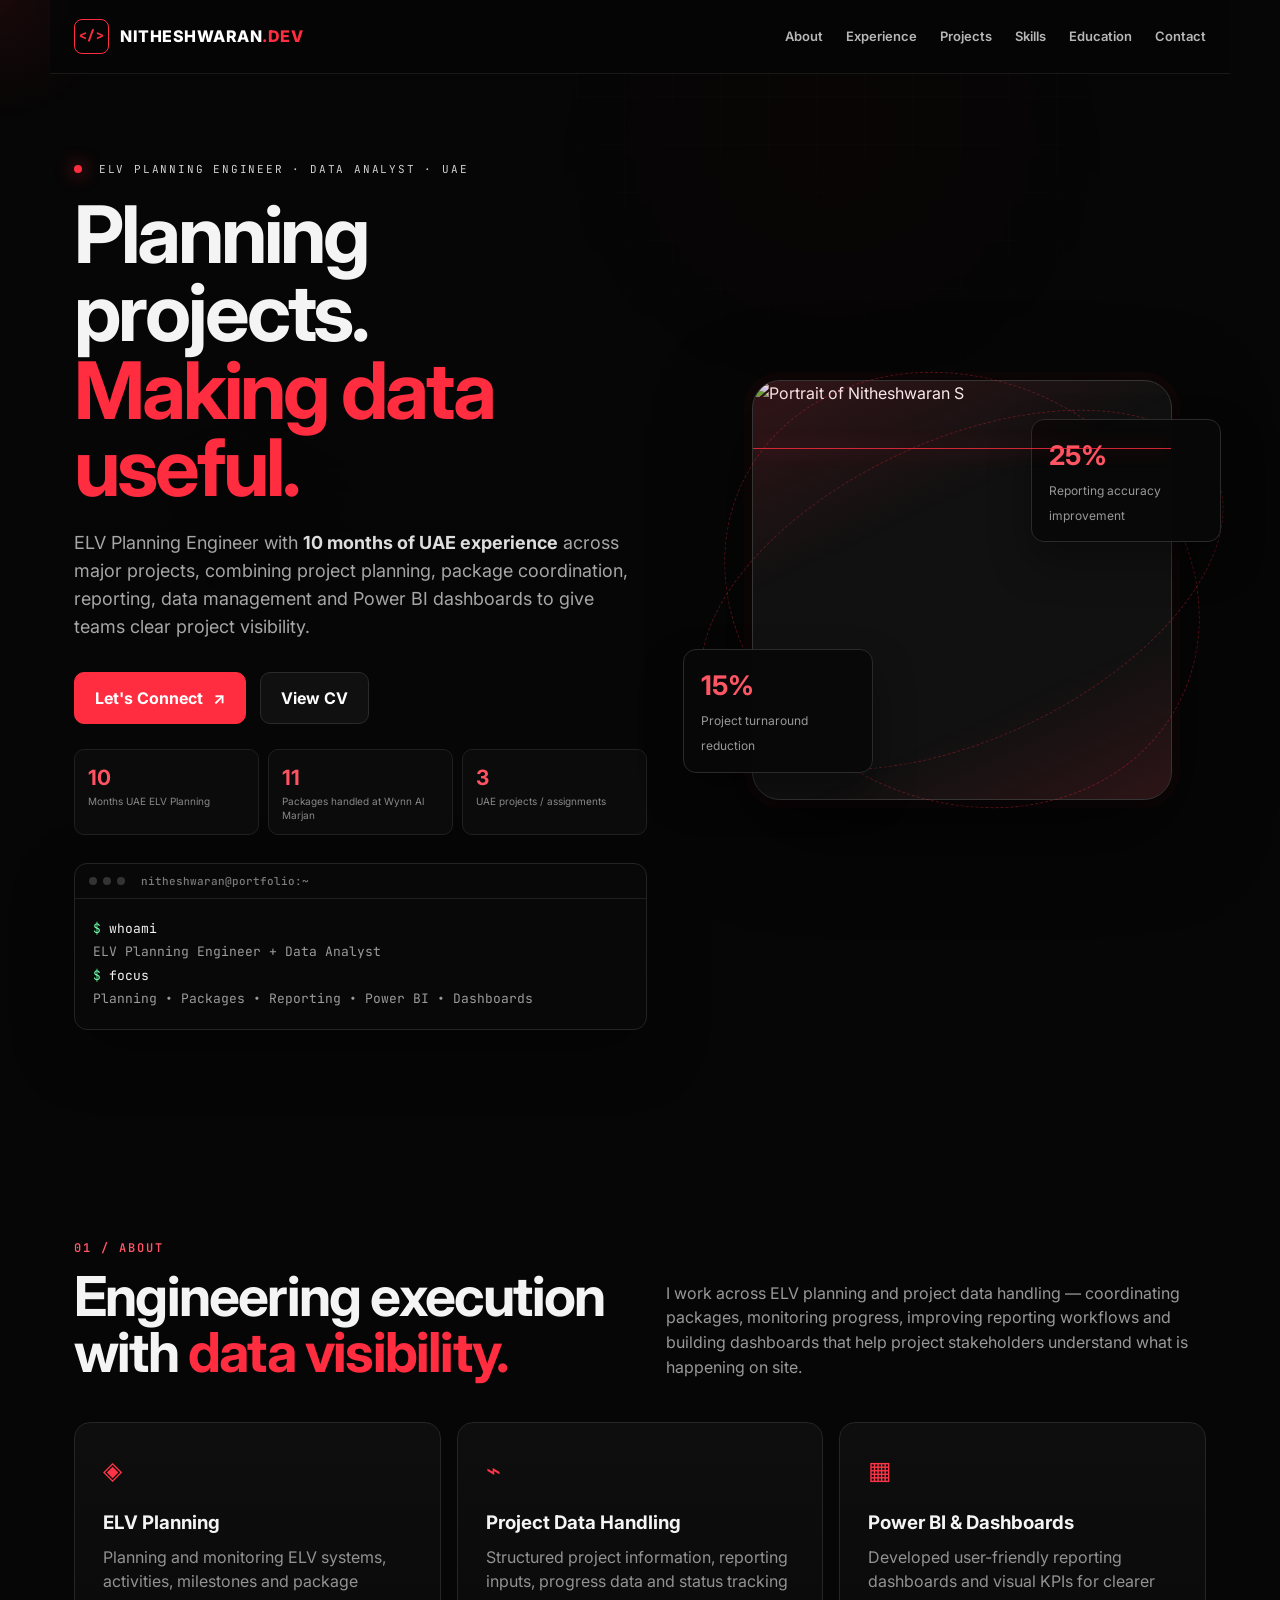
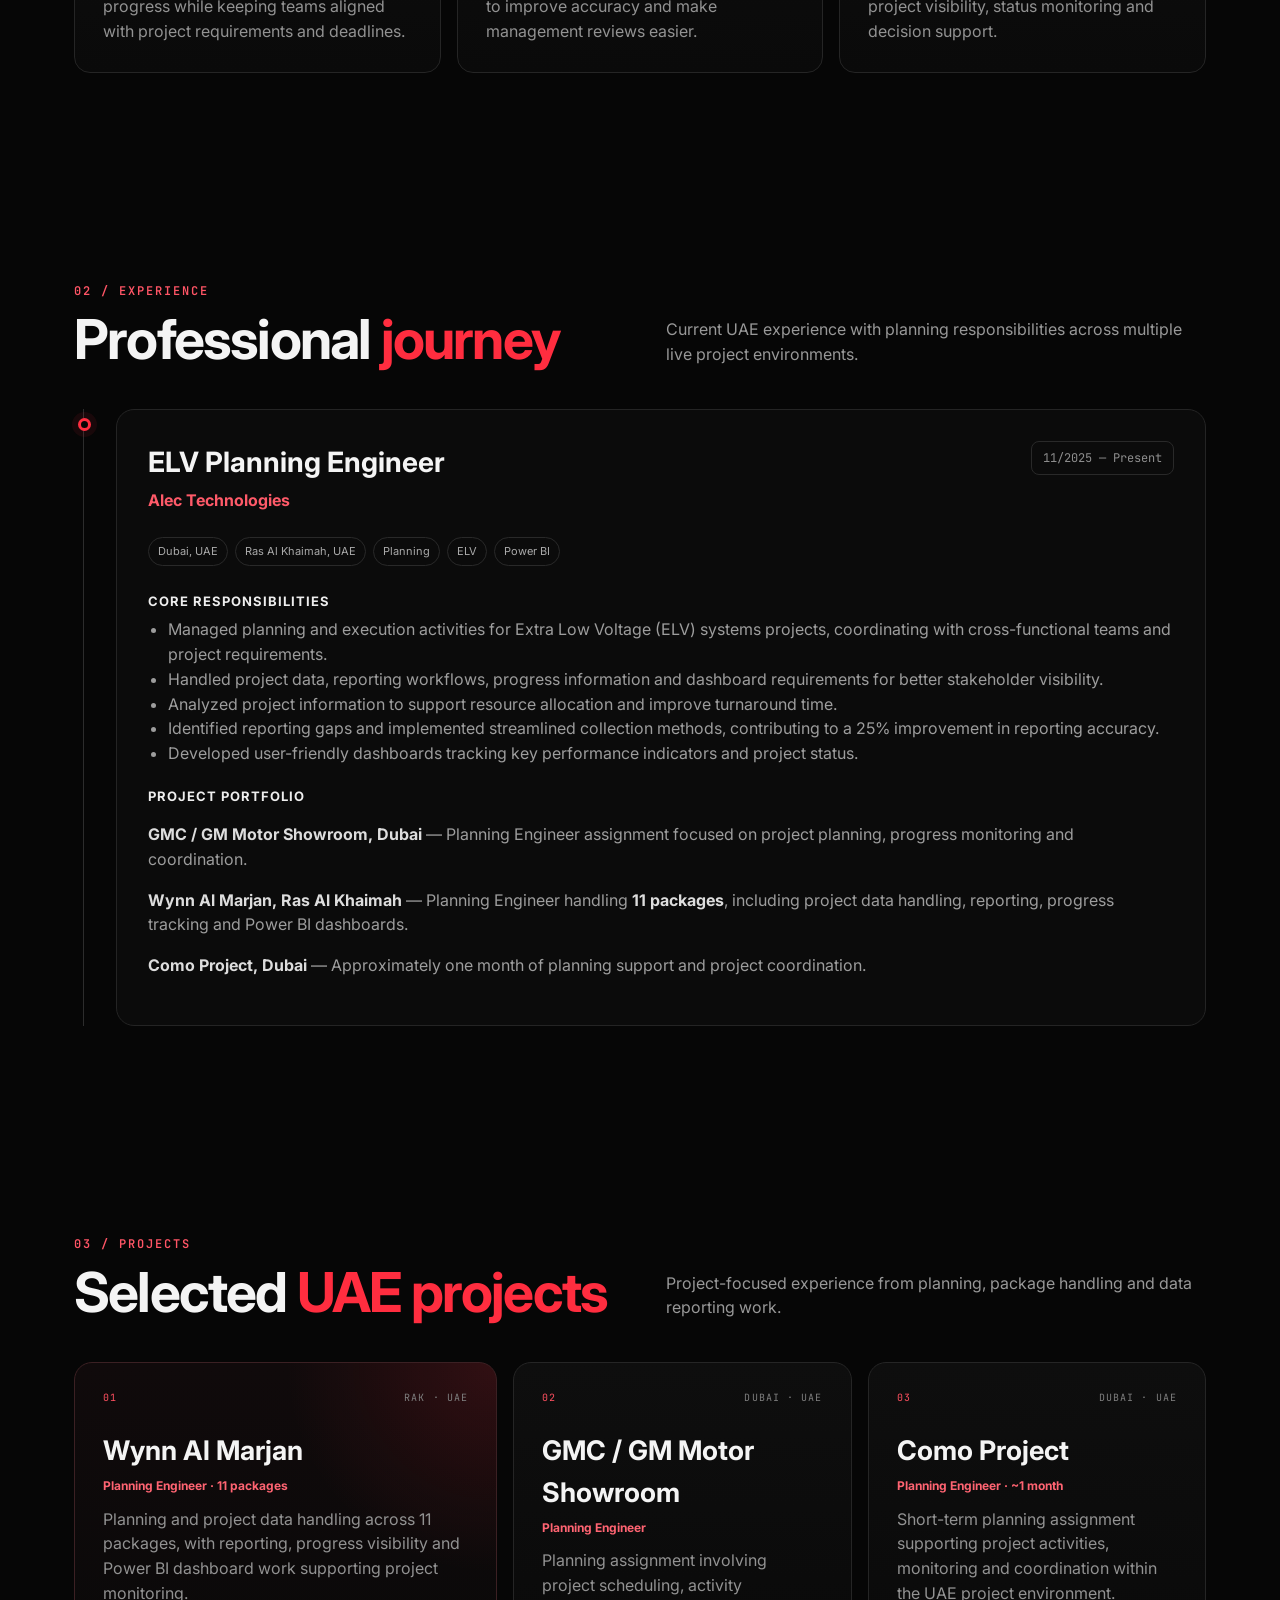
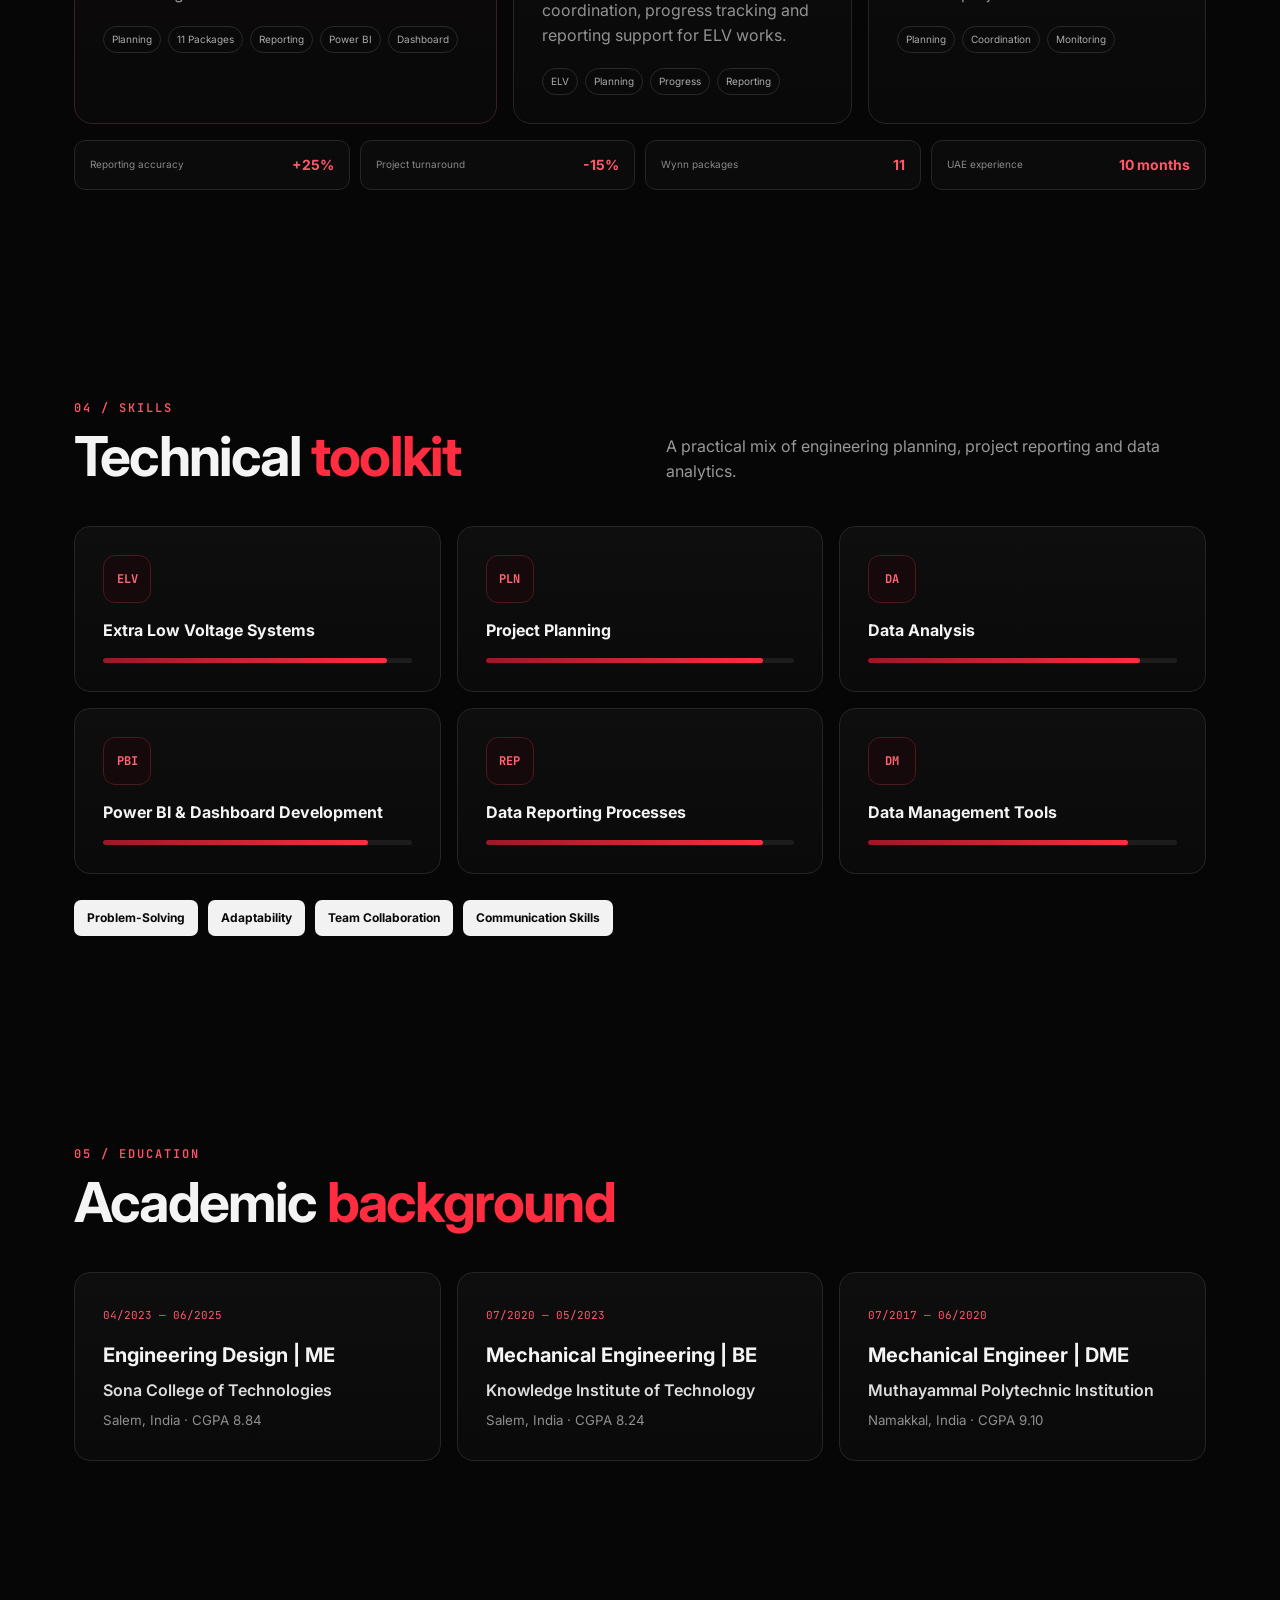
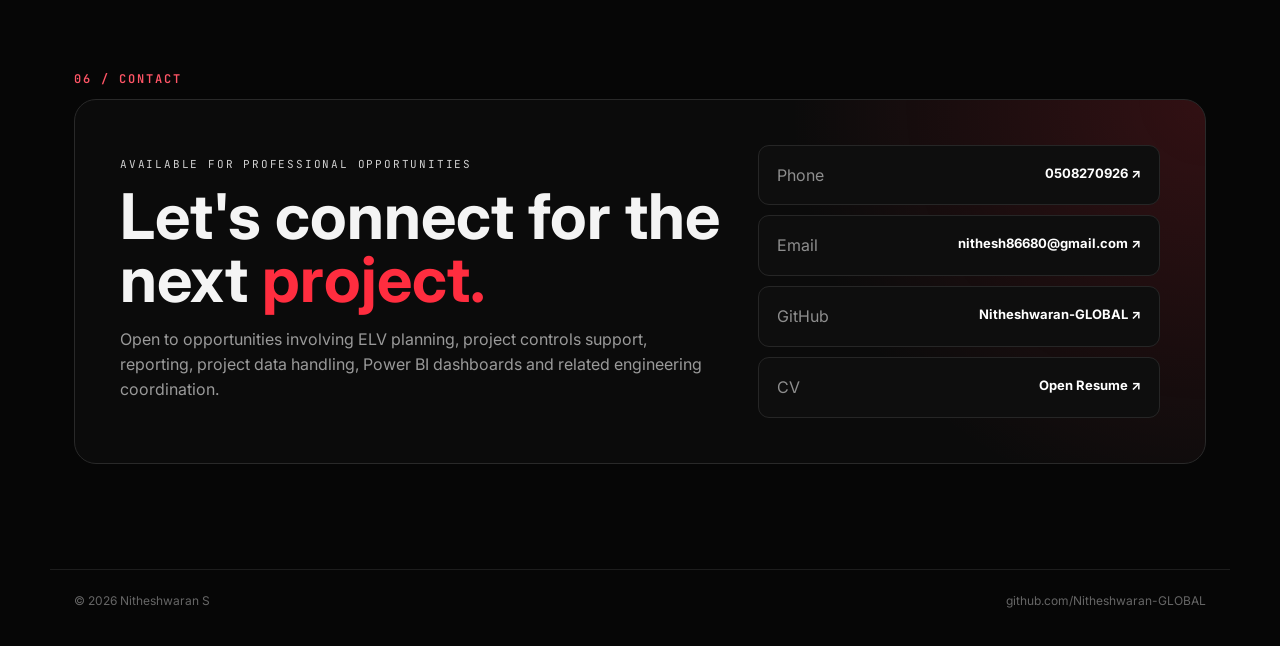
==== index.html @ 6991cd2e "2" ====
<!DOCTYPE html>
<html lang="en">
<head>
  <meta charset="UTF-8" />
  <meta name="viewport" content="width=device-width, initial-scale=1.0" />
  <meta name="description" content="Nitheshwaran S — ELV Planning Engineer and Data Analyst based in the UAE." />
  <title>Nitheshwaran S | ELV Planning Engineer • Data Analyst</title>
  <link rel="preconnect" href="https://fonts.googleapis.com">
  <link rel="preconnect" href="https://fonts.gstatic.com" crossorigin>
  <link href="https://fonts.googleapis.com/css2?family=Inter:wght@400;500;600;700;800&family=JetBrains+Mono:wght@400;500;600&display=swap" rel="stylesheet">
  <link rel="stylesheet" href="style.css" />
</head>
<body>
  <div class="cursor-glow" id="cursorGlow"></div>
  <div class="grid-bg"></div>

  <header class="topbar">
    <a class="brand" href="#home">
      <span class="brand-mark">&lt;/&gt;</span>
      <span>NITHESHWARAN<span class="red">.DEV</span></span>
    </a>
    <button class="menu-btn" id="menuBtn" aria-label="Toggle navigation">☰</button>
    <nav id="nav">
      <a href="#about">About</a>
      <a href="#experience">Experience</a>
      <a href="#projects">Projects</a>
      <a href="#skills">Skills</a>
      <a href="#education">Education</a>
      <a href="#contact">Contact</a>
    </nav>
  </header>

  <main>
    <section class="hero section" id="home">
      <div class="hero-copy">
        <p class="eyebrow"><span class="pulse"></span> ELV PLANNING ENGINEER · DATA ANALYST · UAE</p>
        <h1>Planning projects.<br><span class="red">Making data useful.</span></h1>
        <p class="hero-text">
          ELV Planning Engineer with <strong>10 months of UAE experience</strong> across major projects,
          combining project planning, package coordination, reporting, data management and Power BI dashboards
          to give teams clear project visibility.
        </p>
        <div class="hero-actions">
          <a class="btn primary" href="#contact">Let's Connect <span>↗</span></a>
          <a class="btn ghost" href="assets/resume.png" target="_blank" rel="noopener">View CV</a>
        </div>
        <div class="quick-stats">
          <div><b>10</b><span>Months UAE ELV Planning</span></div>
          <div><b>11</b><span>Packages handled at Wynn Al Marjan</span></div>
          <div><b>3</b><span>UAE projects / assignments</span></div>
        </div>
        <div class="terminal-card">
          <div class="terminal-head"><span></span><span></span><span></span><b>nitheshwaran@portfolio:~</b></div>
          <div class="terminal-body">
            <span class="green">$</span> whoami<br>
            <span class="muted">ELV Planning Engineer + Data Analyst</span><br>
            <span class="green">$</span> focus<br>
            <span class="muted">Planning • Packages • Reporting • Power BI • Dashboards</span>
          </div>
        </div>
      </div>

      <div class="hero-visual">
        <div class="portrait-frame">
          <div class="scanline"></div>
          <img src="assets/profile.jpg" alt="Portrait of Nitheshwaran S">
        </div>
        <div class="orbit orbit-1"></div>
        <div class="orbit orbit-2"></div>
        <div class="stat-card stat-1"><b>25%</b><span>Reporting accuracy improvement</span></div>
        <div class="stat-card stat-2"><b>15%</b><span>Project turnaround reduction</span></div>
      </div>
    </section>

    <section class="section" id="about">
      <div class="section-label">01 / ABOUT</div>
      <div class="section-heading">
        <h2>Engineering execution with <span class="red">data visibility.</span></h2>
        <p>
          I work across ELV planning and project data handling — coordinating packages, monitoring progress,
          improving reporting workflows and building dashboards that help project stakeholders understand what is
          happening on site.
        </p>
      </div>
      <div class="about-grid">
        <div class="info-card">
          <span class="icon">◈</span>
          <h3>ELV Planning</h3>
          <p>Planning and monitoring ELV systems, activities, milestones and package progress while keeping teams aligned with project requirements and deadlines.</p>
        </div>
        <div class="info-card">
          <span class="icon">⌁</span>
          <h3>Project Data Handling</h3>
          <p>Structured project information, reporting inputs, progress data and status tracking to improve accuracy and make management reviews easier.</p>
        </div>
        <div class="info-card">
          <span class="icon">▦</span>
          <h3>Power BI & Dashboards</h3>
          <p>Developed user-friendly reporting dashboards and visual KPIs for clearer project visibility, status monitoring and decision support.</p>
        </div>
      </div>
    </section>

    <section class="section" id="experience">
      <div class="section-label">02 / EXPERIENCE</div>
      <div class="section-heading">
        <h2>Professional <span class="red">journey</span></h2>
        <p>Current UAE experience with planning responsibilities across multiple live project environments.</p>
      </div>

      <div class="timeline">
        <article class="timeline-item">
          <div class="timeline-dot"></div>
          <div class="timeline-content">
            <div class="job-top">
              <div>
                <h3>ELV Planning Engineer</h3>
                <p class="company">Alec Technologies</p>
              </div>
              <span class="date">11/2025 — Present</span>
            </div>

            <div class="tags">
              <span>Dubai, UAE</span><span>Ras Al Khaimah, UAE</span><span>Planning</span><span>ELV</span><span>Power BI</span>
            </div>

            <div class="experience-block">
              <h4>Core responsibilities</h4>
              <ul>
                <li>Managed planning and execution activities for Extra Low Voltage (ELV) systems projects, coordinating with cross-functional teams and project requirements.</li>
                <li>Handled project data, reporting workflows, progress information and dashboard requirements for better stakeholder visibility.</li>
                <li>Analyzed project information to support resource allocation and improve turnaround time.</li>
                <li>Identified reporting gaps and implemented streamlined collection methods, contributing to a 25% improvement in reporting accuracy.</li>
                <li>Developed user-friendly dashboards tracking key performance indicators and project status.</li>
              </ul>
            </div>

            <div class="experience-block">
              <h4>Project portfolio</h4>
              <p><strong>GMC / GM Motor Showroom, Dubai</strong> — Planning Engineer assignment focused on project planning, progress monitoring and coordination.</p>
              <p><strong>Wynn Al Marjan, Ras Al Khaimah</strong> — Planning Engineer handling <strong>11 packages</strong>, including project data handling, reporting, progress tracking and Power BI dashboards.</p>
              <p><strong>Como Project, Dubai</strong> — Approximately one month of planning support and project coordination.</p>
            </div>
          </div>
        </article>
      </div>
    </section>

    <section class="section" id="projects">
      <div class="section-label">03 / PROJECTS</div>
      <div class="section-heading">
        <h2>Selected <span class="red">UAE projects</span></h2>
        <p>Project-focused experience from planning, package handling and data reporting work.</p>
      </div>

      <div class="project-grid">
        <article class="project-card featured">
          <div class="project-topline"><span class="project-number">01</span><span class="project-location">RAK · UAE</span></div>
          <h3>Wynn Al Marjan</h3>
          <p class="project-role">Planning Engineer · 11 packages</p>
          <p>Planning and project data handling across 11 packages, with reporting, progress visibility and Power BI dashboard work supporting project monitoring.</p>
          <div class="project-tags"><span>Planning</span><span>11 Packages</span><span>Reporting</span><span>Power BI</span><span>Dashboard</span></div>
        </article>

        <article class="project-card">
          <div class="project-topline"><span class="project-number">02</span><span class="project-location">DUBAI · UAE</span></div>
          <h3>GMC / GM Motor Showroom</h3>
          <p class="project-role">Planning Engineer</p>
          <p>Planning assignment involving project scheduling, activity coordination, progress tracking and reporting support for ELV works.</p>
          <div class="project-tags"><span>ELV</span><span>Planning</span><span>Progress</span><span>Reporting</span></div>
        </article>

        <article class="project-card">
          <div class="project-topline"><span class="project-number">03</span><span class="project-location">DUBAI · UAE</span></div>
          <h3>Como Project</h3>
          <p class="project-role">Planning Engineer · ~1 month</p>
          <p>Short-term planning assignment supporting project activities, monitoring and coordination within the UAE project environment.</p>
          <div class="project-tags"><span>Planning</span><span>Coordination</span><span>Monitoring</span></div>
        </article>
      </div>

      <div class="data-strip">
        <div><span>Reporting accuracy</span><b>+25%</b></div>
        <div><span>Project turnaround</span><b>-15%</b></div>
        <div><span>Wynn packages</span><b>11</b></div>
        <div><span>UAE experience</span><b>10 months</b></div>
      </div>
    </section>

    <section class="section" id="skills">
      <div class="section-label">04 / SKILLS</div>
      <div class="section-heading">
        <h2>Technical <span class="red">toolkit</span></h2>
        <p>A practical mix of engineering planning, project reporting and data analytics.</p>
      </div>

      <div class="skill-grid">
        <div class="skill-card"><div class="skill-icon">ELV</div><h3>Extra Low Voltage Systems</h3><div class="skill-meter"><span style="width:92%"></span></div></div>
        <div class="skill-card"><div class="skill-icon">PLN</div><h3>Project Planning</h3><div class="skill-meter"><span style="width:90%"></span></div></div>
        <div class="skill-card"><div class="skill-icon">DA</div><h3>Data Analysis</h3><div class="skill-meter"><span style="width:88%"></span></div></div>
        <div class="skill-card"><div class="skill-icon">PBI</div><h3>Power BI & Dashboard Development</h3><div class="skill-meter"><span style="width:86%"></span></div></div>
        <div class="skill-card"><div class="skill-icon">REP</div><h3>Data Reporting Processes</h3><div class="skill-meter"><span style="width:90%"></span></div></div>
        <div class="skill-card"><div class="skill-icon">DM</div><h3>Data Management Tools</h3><div class="skill-meter"><span style="width:84%"></span></div></div>
      </div>

      <div class="strengths">
        <span>Problem-Solving</span><span>Adaptability</span><span>Team Collaboration</span><span>Communication Skills</span>
      </div>
    </section>

    <section class="section" id="education">
      <div class="section-label">05 / EDUCATION</div>
      <div class="section-heading">
        <h2>Academic <span class="red">background</span></h2>
      </div>
      <div class="education-grid">
        <article class="edu-card">
          <span class="edu-year">04/2023 — 06/2025</span>
          <h3>Engineering Design | ME</h3>
          <p>Sona College of Technologies</p>
          <small>Salem, India · CGPA 8.84</small>
        </article>
        <article class="edu-card">
          <span class="edu-year">07/2020 — 05/2023</span>
          <h3>Mechanical Engineering | BE</h3>
          <p>Knowledge Institute of Technology</p>
          <small>Salem, India · CGPA 8.24</small>
        </article>
        <article class="edu-card">
          <span class="edu-year">07/2017 — 06/2020</span>
          <h3>Mechanical Engineer | DME</h3>
          <p>Muthayammal Polytechnic Institution</p>
          <small>Namakkal, India · CGPA 9.10</small>
        </article>
      </div>
    </section>

    <section class="section" id="contact">
      <div class="section-label">06 / CONTACT</div>
      <div class="contact-panel">
        <div>
          <p class="eyebrow">AVAILABLE FOR PROFESSIONAL OPPORTUNITIES</p>
          <h2>Let's connect for the next <span class="red">project.</span></h2>
          <p class="contact-copy">
            Open to opportunities involving ELV planning, project controls support, reporting, project data handling,
            Power BI dashboards and related engineering coordination.
          </p>
        </div>
        <div class="contact-links">
          <a href="tel:0508270926"><span>Phone</span><b>0508270926 ↗</b></a>
          <a href="mailto:nithesh86680@gmail.com"><span>Email</span><b>nithesh86680@gmail.com ↗</b></a>
          <a href="https://github.com/Nitheshwaran-GLOBAL" target="_blank" rel="noopener"><span>GitHub</span><b>Nitheshwaran-GLOBAL ↗</b></a>
          <a href="assets/resume.png" target="_blank" rel="noopener"><span>CV</span><b>Open Resume ↗</b></a>
        </div>
      </div>
    </section>
  </main>

  <footer>
    <span>© 2026 Nitheshwaran S</span>
    <span>github.com/Nitheshwaran-GLOBAL</span>
  </footer>

  <script src="script.js"></script>
</body>
</html>
---- style.css ----
*{box-sizing:border-box}html{scroll-behavior:smooth}body{margin:0;background:#060606;color:#f4f4f4;font-family:Inter,Arial,sans-serif;line-height:1.55;overflow-x:hidden}.red{color:#ff2d3f}.green{color:#70ffab}.muted{color:#9b9b9b}.grid-bg{position:fixed;inset:0;pointer-events:none;opacity:.18;background-image:linear-gradient(rgba(255,255,255,.045) 1px,transparent 1px),linear-gradient(90deg,rgba(255,255,255,.045) 1px,transparent 1px);background-size:48px 48px;mask-image:linear-gradient(to bottom,black 0%,transparent 90%);z-index:-2}.grid-bg:after{content:"";position:absolute;inset:0;background:radial-gradient(circle at 65% 18%,rgba(255,30,50,.13),transparent 30%),radial-gradient(circle at 20% 65%,rgba(255,30,50,.09),transparent 28%)}.topbar{position:sticky;top:0;z-index:20;display:flex;align-items:center;justify-content:space-between;max-width:1180px;margin:auto;padding:19px 24px;background:rgba(6,6,6,.84);backdrop-filter:blur(16px);border-bottom:1px solid rgba(255,255,255,.08)}.brand{display:flex;align-items:center;gap:11px;color:#fff;text-decoration:none;font-weight:800;letter-spacing:.5px}.brand-mark{display:grid;place-items:center;width:35px;height:35px;border:1px solid #ff2d3f;color:#ff2d3f;border-radius:8px;font-family:"JetBrains Mono",monospace;font-size:13px}.topbar nav{display:flex;gap:23px}.topbar nav a{color:#b7b7b7;text-decoration:none;font-size:13px;font-weight:600;transition:.2s}.topbar nav a:hover{color:#fff}.menu-btn{display:none;border:1px solid #333;background:#111;color:#fff;border-radius:8px;padding:8px 11px;font-size:16px}.section{max-width:1180px;margin:0 auto;padding:105px 24px}.hero{min-height:calc(100vh - 74px);display:grid;grid-template-columns:1.08fr .92fr;align-items:center;gap:70px;padding-top:76px}.eyebrow{font-family:"JetBrains Mono",monospace;font-size:11px;letter-spacing:1.8px;color:#d0d0d0}.pulse{display:inline-block;width:8px;height:8px;background:#ff2d3f;border-radius:50%;margin-right:8px;box-shadow:0 0 18px #ff2d3f}.hero h1{font-size:clamp(44px,6.2vw,82px);line-height:.98;letter-spacing:-3px;margin:18px 0 22px}.hero-text{color:#a6a6a6;font-size:18px;max-width:710px}.hero-text strong{color:#ddd}.hero-actions{display:flex;gap:14px;margin:31px 0 25px}.btn{display:inline-flex;align-items:center;gap:10px;padding:13px 20px;border-radius:10px;text-decoration:none;font-weight:700;border:1px solid #2a2a2a;transition:.2s}.btn.primary{background:#ff2d3f;color:#fff;border-color:#ff2d3f}.btn.primary:hover{transform:translateY(-2px);box-shadow:0 12px 30px rgba(255,45,63,.24)}.btn.ghost{color:#fff;background:#101010}.btn.ghost:hover{border-color:#555}.quick-stats{display:grid;grid-template-columns:repeat(3,1fr);gap:9px;max-width:650px;margin-bottom:28px}.quick-stats div{border:1px solid #202020;background:#0b0b0b;border-radius:10px;padding:12px 13px}.quick-stats b{display:block;color:#ff5262;font-size:21px}.quick-stats span{display:block;color:#888;font-size:10px;line-height:1.35}.terminal-card{max-width:650px;border:1px solid #242424;background:rgba(9,9,9,.9);border-radius:13px;overflow:hidden;box-shadow:0 20px 60px rgba(0,0,0,.34)}.terminal-head{display:flex;align-items:center;gap:6px;padding:10px 14px;border-bottom:1px solid #1f1f1f;color:#7b7b7b;font:11px "JetBrains Mono",monospace}.terminal-head span{width:8px;height:8px;background:#333;border-radius:50%}.terminal-head b{margin-left:10px;font-weight:500}.terminal-body{padding:18px;font:13px/1.8 "JetBrains Mono",monospace}.hero-visual{position:relative;min-height:610px;display:grid;place-items:center}.portrait-frame{position:relative;width:min(420px,82vw);aspect-ratio:1/1;border-radius:28px;overflow:hidden;border:1px solid #353535;background:#111;box-shadow:0 30px 90px rgba(0,0,0,.6),0 0 0 8px rgba(255,45,63,.035)}.portrait-frame:before{content:"";position:absolute;inset:0;background:linear-gradient(155deg,rgba(255,45,63,.14),transparent 35%,transparent 72%,rgba(255,45,63,.12));z-index:1;pointer-events:none}.portrait-frame img{width:100%;height:100%;object-fit:cover;filter:saturate(.95) contrast(1.04)}.scanline{position:absolute;left:0;right:0;top:16%;height:1px;background:#ff2d3f;box-shadow:0 0 20px #ff2d3f;opacity:.8;z-index:2;animation:scan 4s ease-in-out infinite}@keyframes scan{0%,100%{top:15%}50%{top:84%}}.orbit{position:absolute;border:1px dashed rgba(255,45,63,.3);border-radius:50%;pointer-events:none}.orbit-1{width:560px;height:300px;transform:rotate(-25deg)}.orbit-2{width:490px;height:420px;transform:rotate(28deg)}.stat-card{position:absolute;border:1px solid #2a2a2a;background:rgba(8,8,8,.92);backdrop-filter:blur(10px);border-radius:13px;padding:15px 17px;max-width:190px;box-shadow:0 20px 40px rgba(0,0,0,.35)}.stat-card b{display:block;color:#ff5665;font-size:27px}.stat-card span{font-size:12px;color:#999}.stat-1{top:22%;right:-3%}.stat-2{bottom:20%;left:-7%}.section-label{font:600 12px "JetBrains Mono",monospace;color:#ff5566;letter-spacing:2px;margin-bottom:12px}.section-heading{display:flex;justify-content:space-between;align-items:end;gap:30px;margin-bottom:42px}.section-heading h2{font-size:clamp(35px,4.5vw,55px);line-height:1.02;letter-spacing:-1.8px;margin:0}.section-heading p{max-width:540px;color:#989898;margin:0}.about-grid{display:grid;grid-template-columns:repeat(3,1fr);gap:16px}.info-card,.skill-card,.edu-card{border:1px solid #252525;background:linear-gradient(180deg,#0e0e0e,#0a0a0a);border-radius:16px;padding:28px;transition:.25s}.info-card:hover,.skill-card:hover,.edu-card:hover,.project-card:hover{transform:translateY(-5px);border-color:#3b3b3b}.icon{color:#ff3447;font-size:25px}.info-card h3{margin:18px 0 8px}.info-card p{color:#929292;margin:0}.timeline{position:relative;margin-left:9px;padding-left:32px;border-left:1px solid #2c2c2c}.timeline-item{position:relative}.timeline-dot{position:absolute;left:-38px;top:9px;width:13px;height:13px;border:3px solid #ff2d3f;background:#060606;border-radius:50%;box-shadow:0 0 0 6px rgba(255,45,63,.08)}.timeline-content{border:1px solid #242424;background:#0b0b0b;border-radius:18px;padding:31px}.job-top{display:flex;justify-content:space-between;gap:20px;align-items:start}.job-top h3{font-size:28px;margin:0}.company{color:#ff5a69;font-weight:700;margin:4px 0}.date{font:12px "JetBrains Mono",monospace;color:#8e8e8e;padding:8px 11px;border:1px solid #292929;border-radius:8px;white-space:nowrap}.tags{display:flex;flex-wrap:wrap;gap:7px;margin:20px 0 25px}.tags span{font-size:11px;color:#aaa;border:1px solid #292929;padding:5px 9px;border-radius:999px}.experience-block{margin-top:20px}.experience-block h4{margin:0 0 6px;color:#eee;font-size:13px;text-transform:uppercase;letter-spacing:1px}.experience-block p,.experience-block li{color:#9d9d9d}.experience-block strong{color:#ddd}.experience-block ul{margin:6px 0 0 20px;padding:0}.project-grid{display:grid;grid-template-columns:1.25fr 1fr 1fr;gap:16px}.project-card{border:1px solid #252525;background:linear-gradient(180deg,#0e0e0e,#090909);border-radius:18px;padding:28px;transition:.25s}.project-card.featured{background:radial-gradient(circle at 100% 0%,rgba(255,45,63,.14),transparent 38%),linear-gradient(180deg,#100a0b,#090909);border-color:#3b2023}.project-topline{display:flex;justify-content:space-between;align-items:center;font:10px "JetBrains Mono",monospace;color:#7f7f7f;letter-spacing:1.1px}.project-number{color:#ff5060}.project-card h3{font-size:27px;margin:26px 0 5px}.project-role{color:#ff6472;font-size:12px;font-weight:700;margin:0 0 11px}.project-card p:not(.project-role){color:#929292;margin:0}.project-tags{display:flex;flex-wrap:wrap;gap:7px;margin-top:20px}.project-tags span{font-size:10px;color:#aaa;padding:5px 8px;border:1px solid #292929;border-radius:99px}.data-strip{display:grid;grid-template-columns:repeat(4,1fr);gap:10px;margin-top:16px}.data-strip div{display:flex;justify-content:space-between;align-items:center;gap:10px;border:1px solid #252525;border-radius:11px;padding:13px 15px;background:#0b0b0b}.data-strip span{color:#888;font-size:10px}.data-strip b{color:#ff5868;font-size:14px}.skill-grid{display:grid;grid-template-columns:repeat(3,1fr);gap:16px}.skill-card h3{font-size:16px;margin:15px 0}.skill-icon{display:grid;place-items:center;width:48px;height:48px;background:#16090b;border:1px solid #4a1a20;border-radius:12px;color:#ff6674;font:700 12px "JetBrains Mono",monospace}.skill-meter{height:5px;border-radius:99px;background:#1d1d1d;overflow:hidden}.skill-meter span{display:block;height:100%;background:linear-gradient(90deg,#9b1826,#ff2d3f);border-radius:99px}.strengths{display:flex;gap:10px;flex-wrap:wrap;margin-top:26px}.strengths span{background:#f2f2f2;color:#090909;border-radius:7px;padding:9px 13px;font-weight:700;font-size:12px}.education-grid{display:grid;grid-template-columns:repeat(3,1fr);gap:16px}.edu-year{font:11px "JetBrains Mono",monospace;color:#ff5968}.edu-card h3{font-size:20px;margin:14px 0 7px}.edu-card p{margin:0 0 4px;color:#ddd;font-weight:600}.edu-card small{color:#8f8f8f}.contact-panel{display:grid;grid-template-columns:1.2fr .8fr;gap:35px;align-items:center;border:1px solid #292929;border-radius:22px;padding:45px;background:radial-gradient(circle at 100% 0%,rgba(255,45,63,.16),transparent 35%),#0b0b0b}.contact-panel h2{font-size:clamp(38px,5vw,63px);line-height:1;margin:12px 0}.contact-copy{color:#9a9a9a;max-width:620px}.contact-links{display:flex;flex-direction:column;gap:10px}.contact-links a{display:flex;justify-content:space-between;gap:20px;padding:17px 18px;border:1px solid #262626;border-radius:11px;color:#fff;text-decoration:none;background:#0e0e0e}.contact-links a:hover{border-color:#454545}.contact-links span{color:#8e8e8e}.contact-links b{font-size:13px}.cursor-glow{position:fixed;z-index:-1;width:260px;height:260px;border-radius:50%;background:radial-gradient(circle,rgba(255,45,63,.08),transparent 65%);transform:translate(-50%,-50%);pointer-events:none}footer{max-width:1180px;margin:auto;padding:22px 24px 36px;display:flex;justify-content:space-between;gap:15px;border-top:1px solid #1d1d1d;color:#666;font-size:12px}@media(max-width:980px){.topbar nav{gap:14px}.hero{grid-template-columns:1fr;padding-top:60px}.hero-visual{min-height:520px;order:-1}.portrait-frame{width:min(410px,80vw)}.stat-1{right:1%}.stat-2{left:1%}.orbit{display:none}.project-grid{grid-template-columns:1fr}.data-strip{grid-template-columns:repeat(2,1fr)}}@media(max-width:760px){.topbar nav{position:absolute;top:74px;left:12px;right:12px;display:none;flex-direction:column;padding:17px;background:#0b0b0b;border:1px solid #252525;border-radius:12px}.topbar nav.show{display:flex}.menu-btn{display:block}.about-grid,.skill-grid,.education-grid{grid-template-columns:1fr}.section-heading{display:grid}.contact-panel{grid-template-columns:1fr}.data-strip{grid-template-columns:1fr 1fr}}@media(max-width:600px){.section{padding:78px 18px}.hero h1{letter-spacing:-2px}.hero-text{font-size:16px}.hero-actions{flex-direction:column}.btn{justify-content:center}.hero-visual{min-height:430px}.portrait-frame{width:86vw;border-radius:20px}.stat-card{padding:11px 12px;max-width:150px}.stat-card b{font-size:22px}.quick-stats{grid-template-columns:1fr}.job-top{flex-direction:column}.date{align-self:flex-start}.timeline-content{padding:22px}.contact-panel{padding:28px}.contact-links a{flex-direction:column;gap:6px}.data-strip{grid-template-columns:1fr}footer{flex-direction:column}.cursor-glow{display:none}}
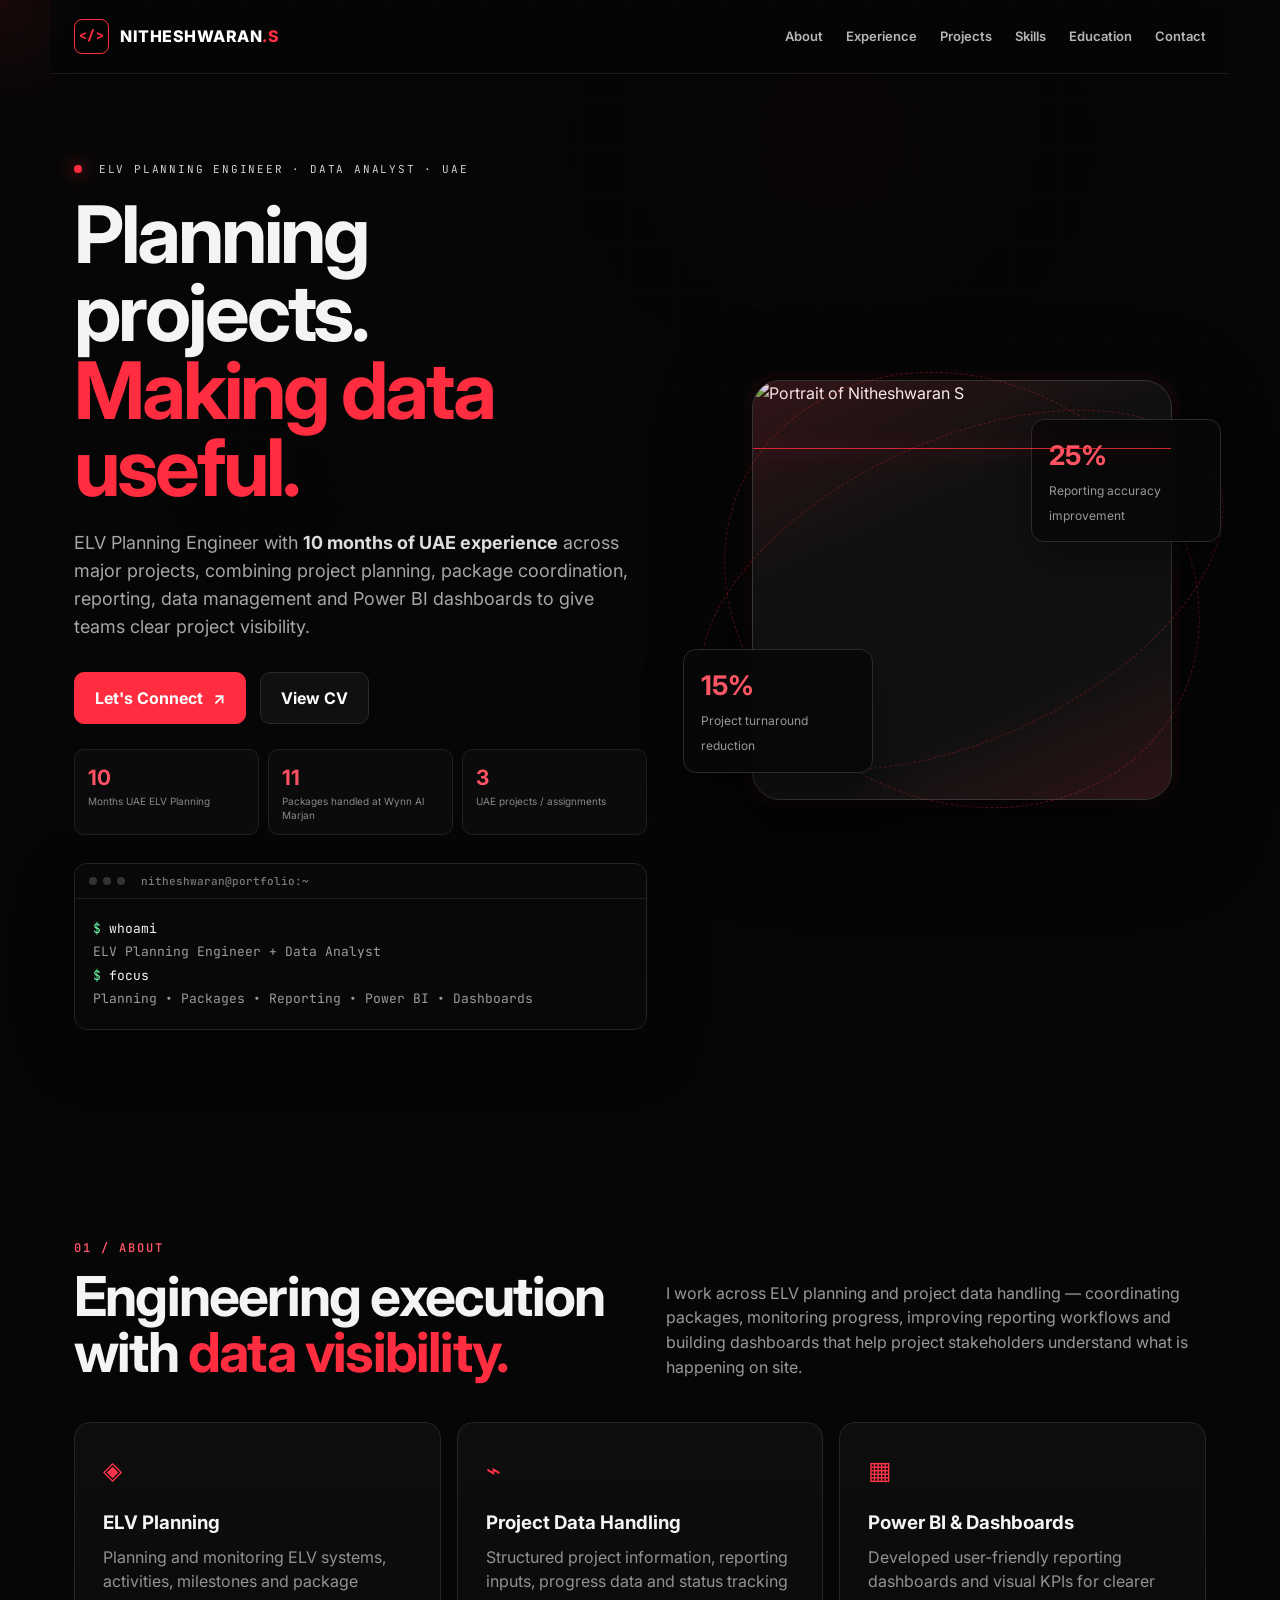
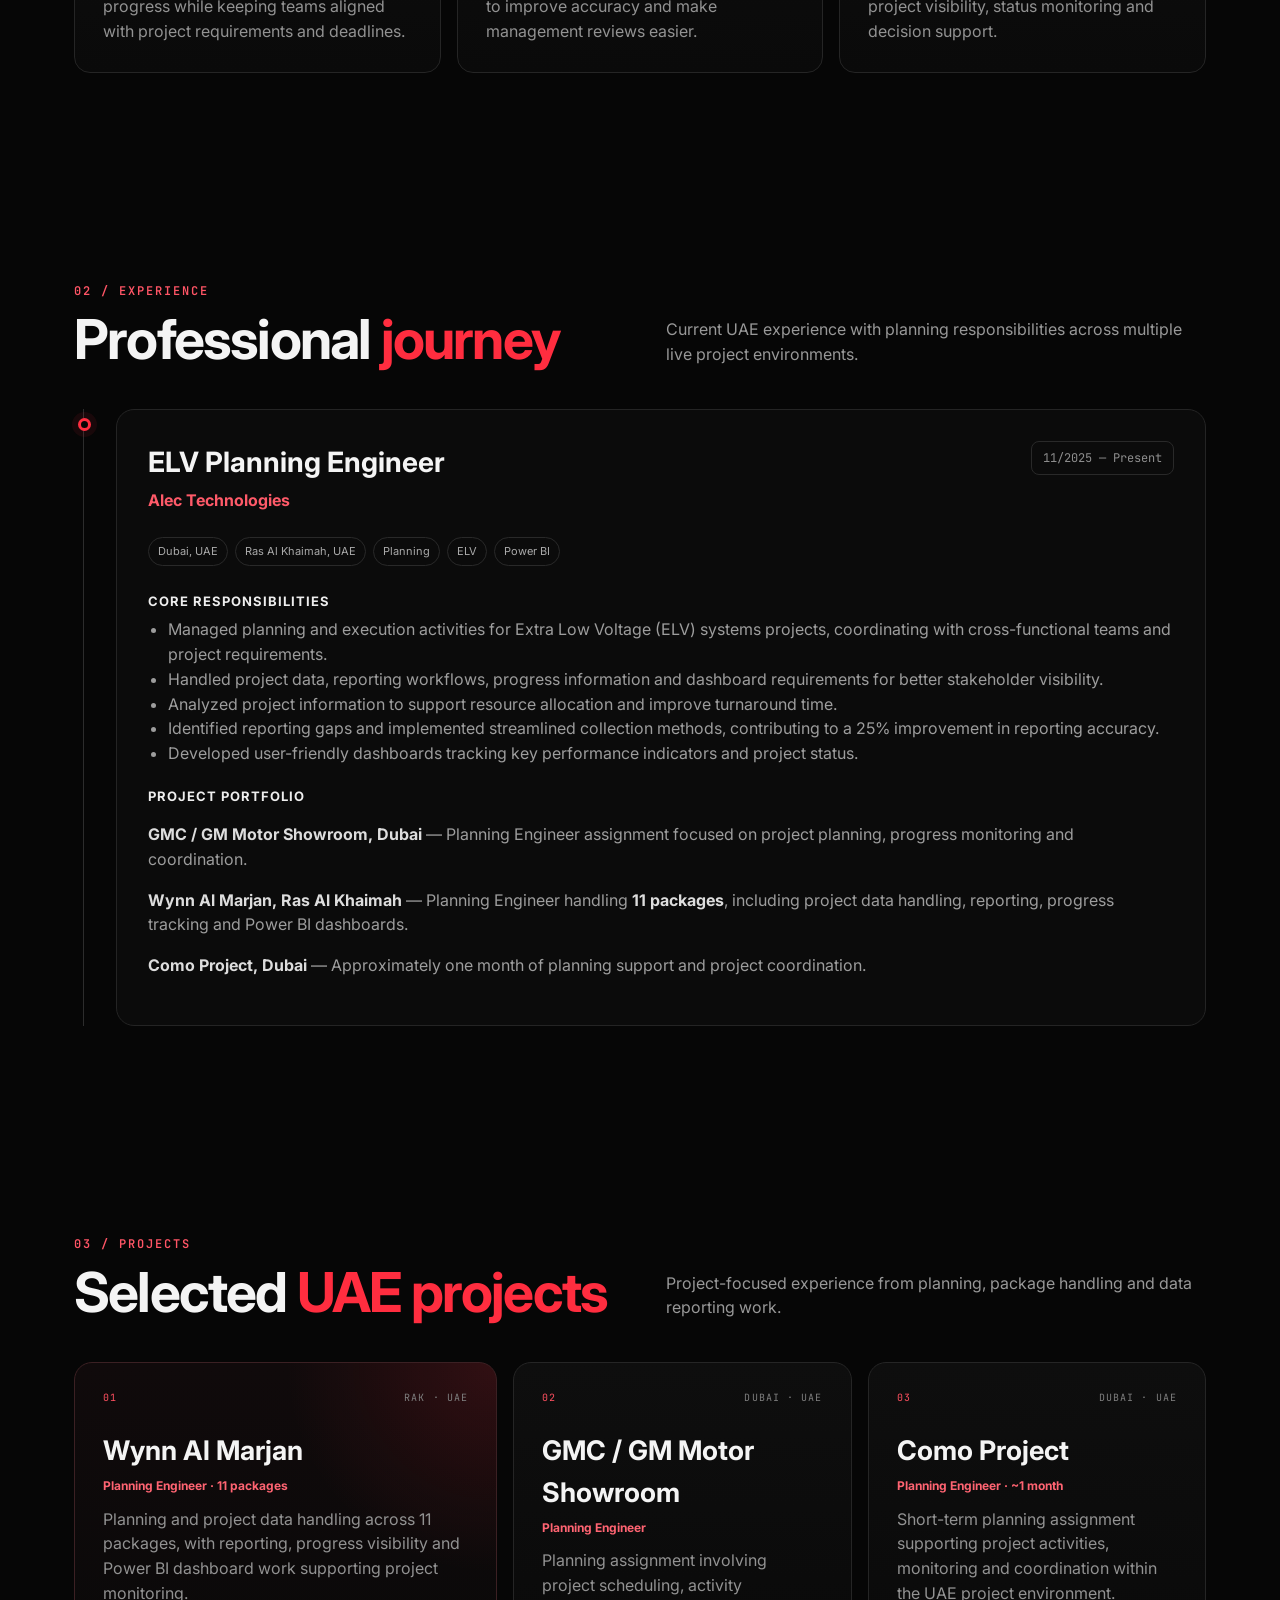
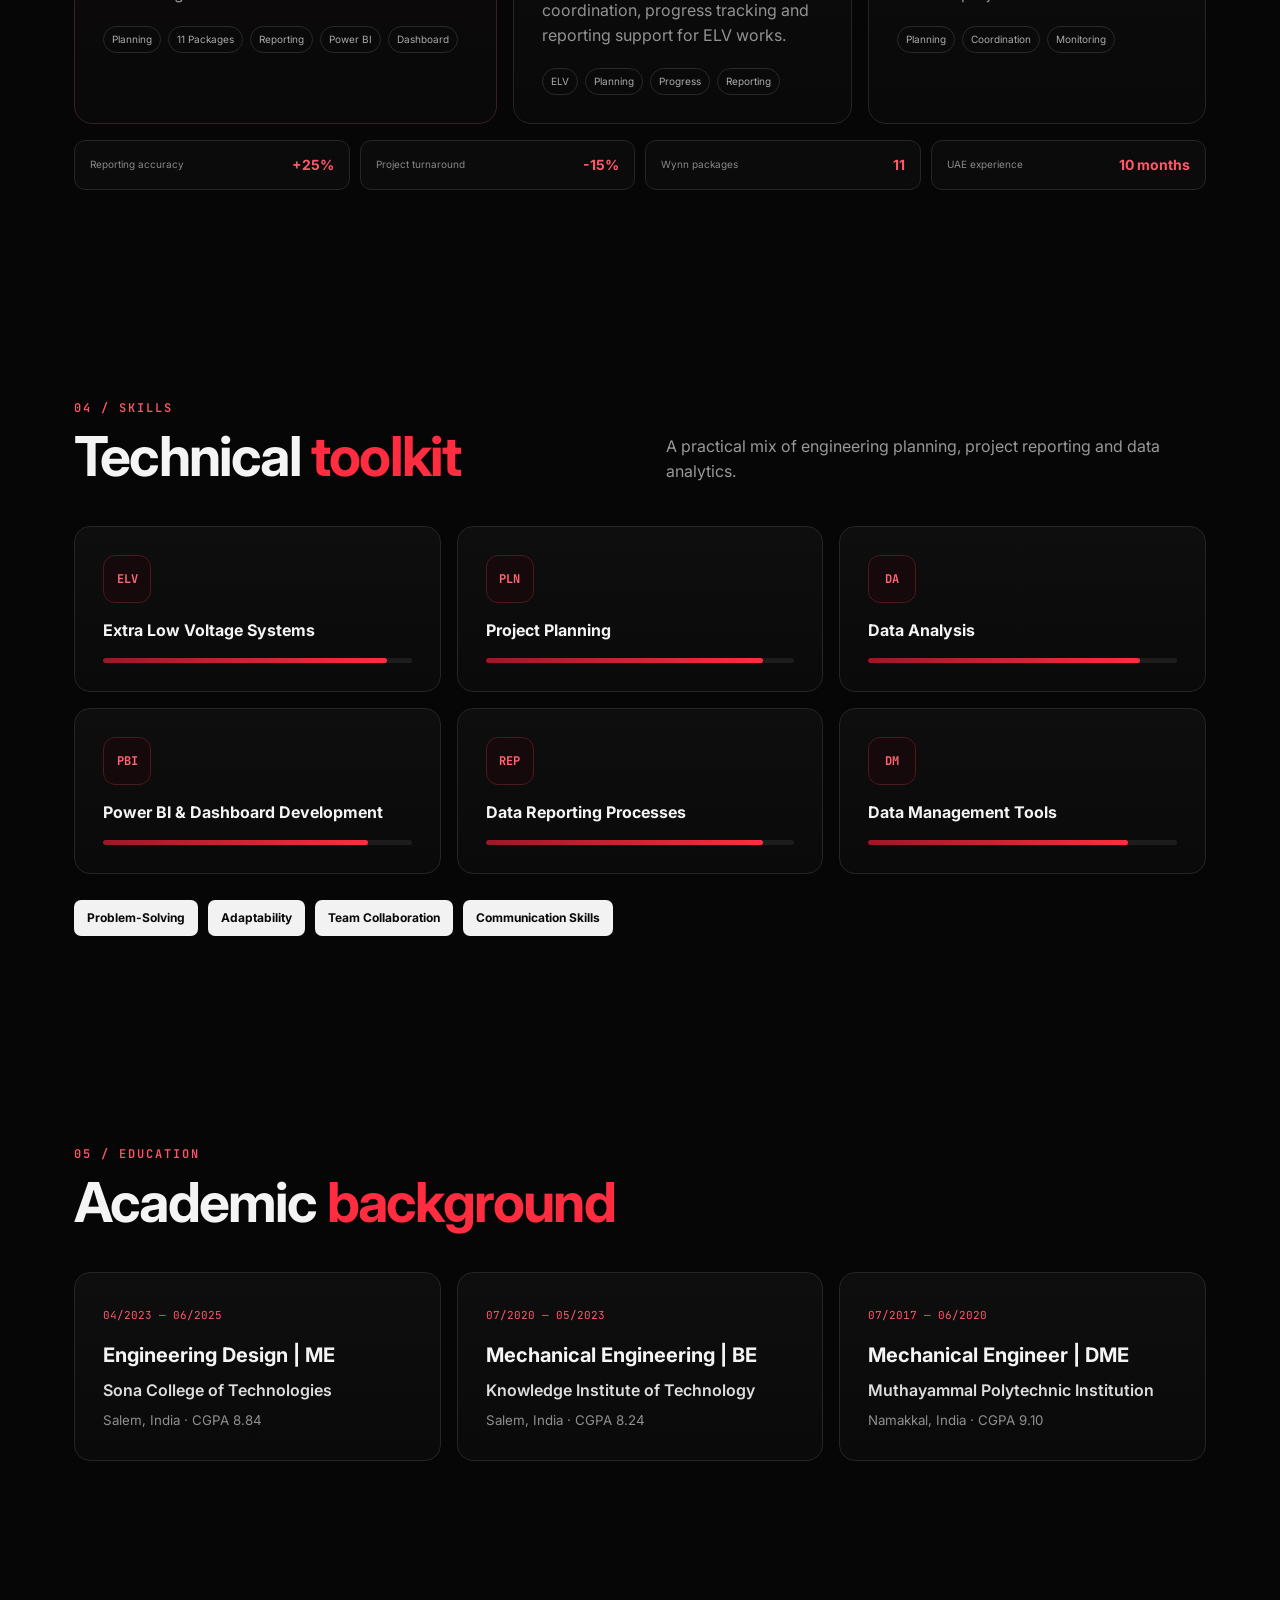
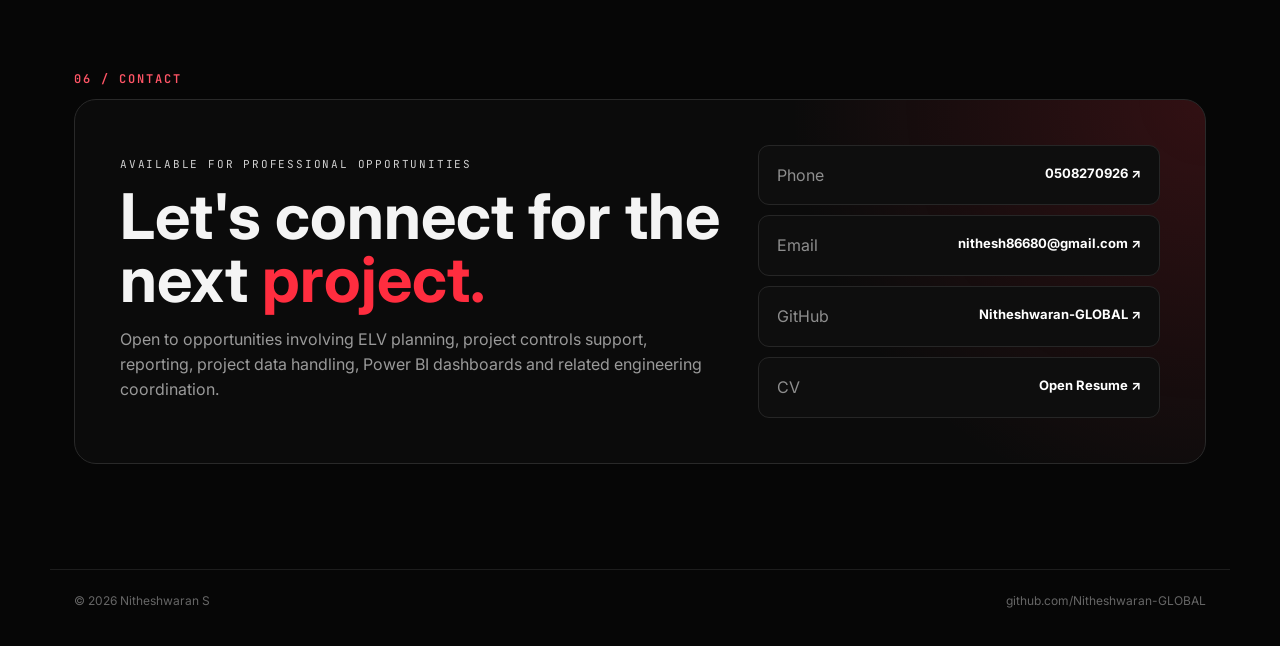
==== commit 07d64492: "Update index.html" ====
--- a/index.html
+++ b/index.html
@@ -17,7 +17,7 @@
   <header class="topbar">
     <a class="brand" href="#home">
       <span class="brand-mark">&lt;/&gt;</span>
-      <span>NITHESHWARAN<span class="red">.DEV</span></span>
+      <span>NITHESHWARAN<span class="red">.S</span></span>
     </a>
     <button class="menu-btn" id="menuBtn" aria-label="Toggle navigation">☰</button>
     <nav id="nav">
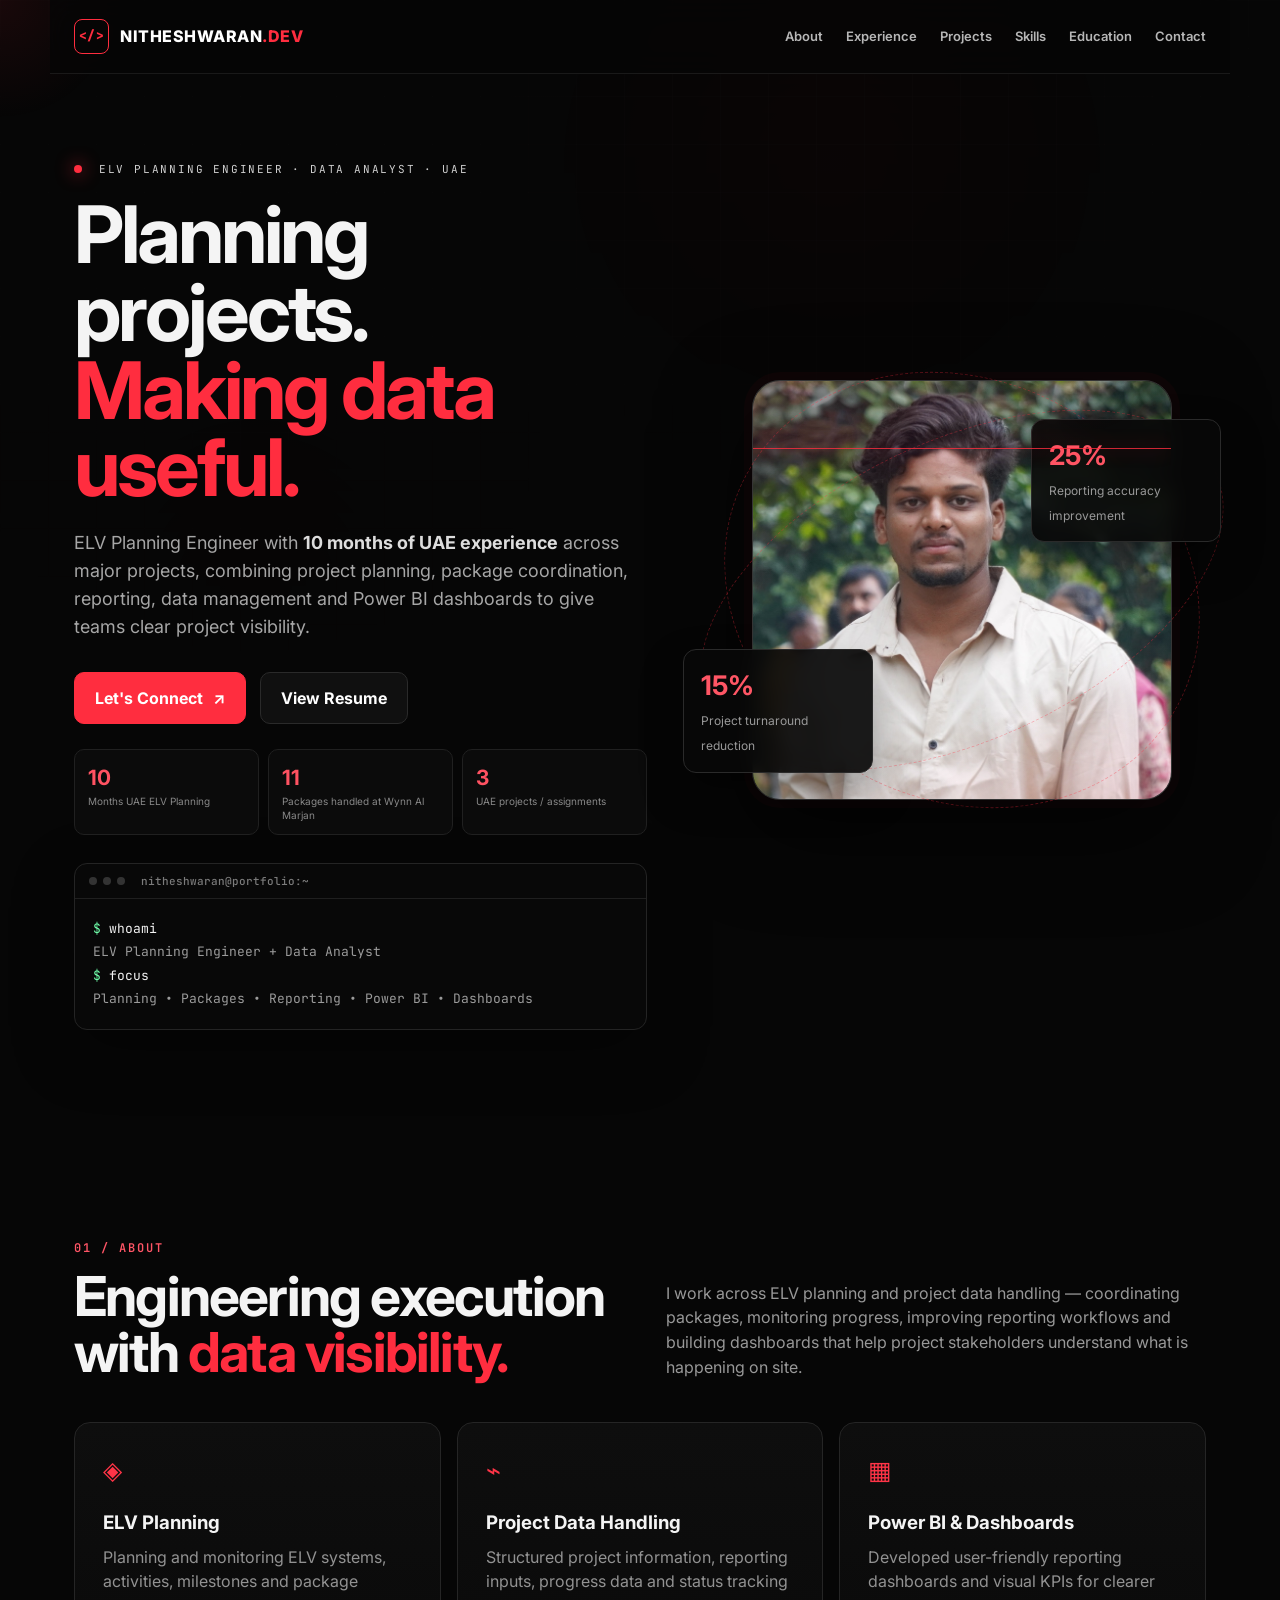
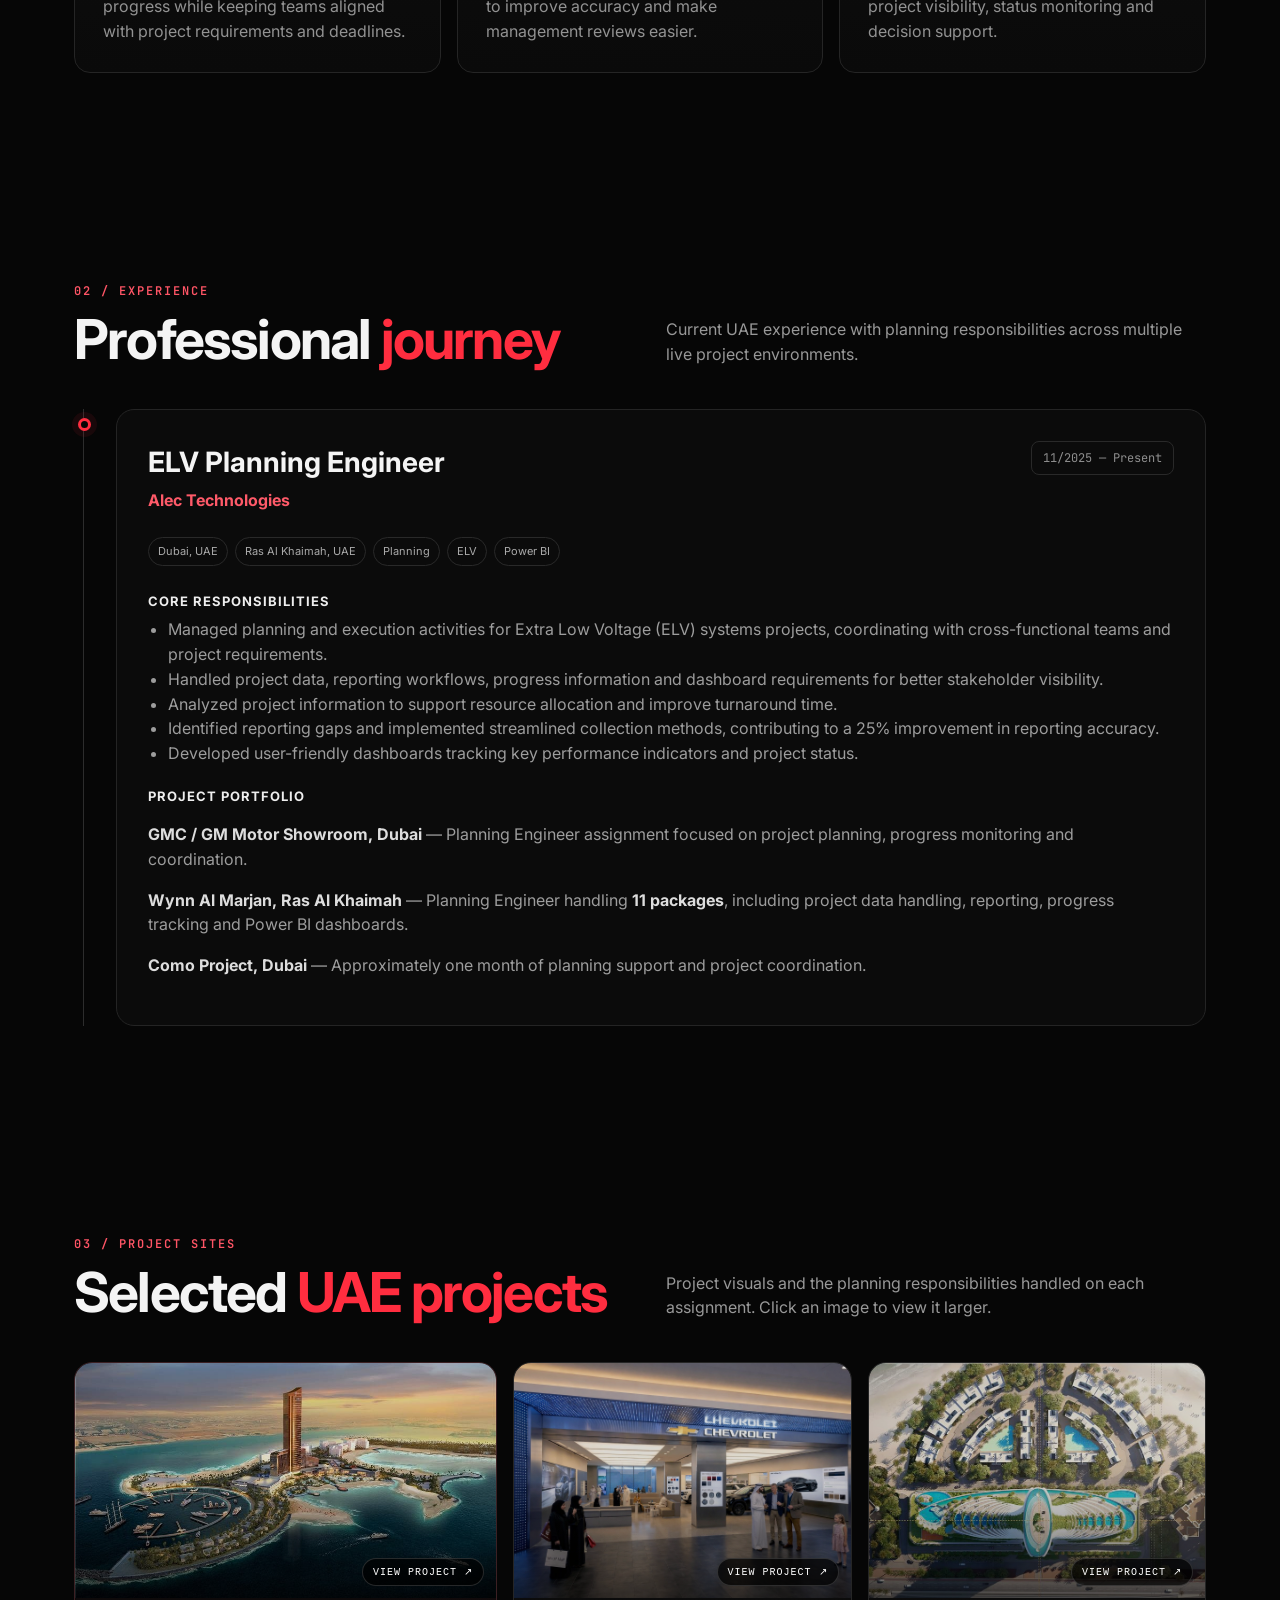
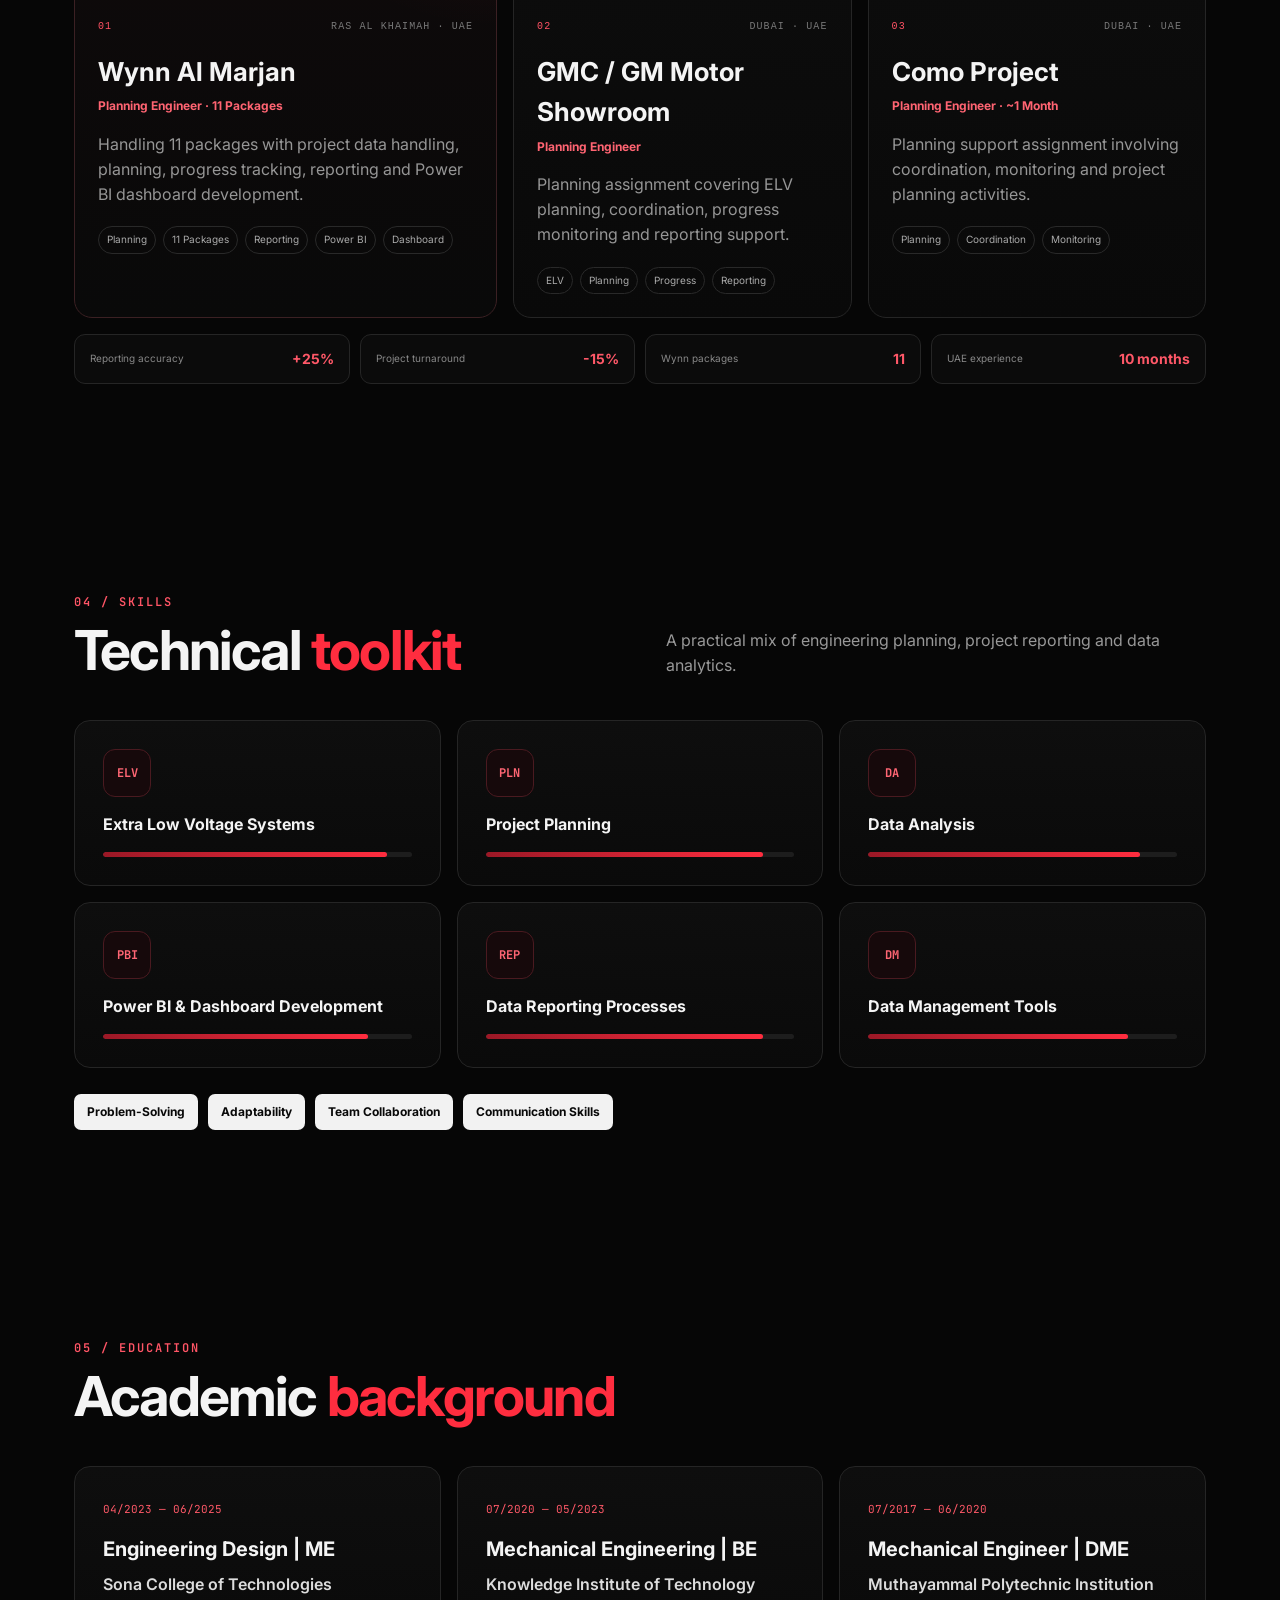
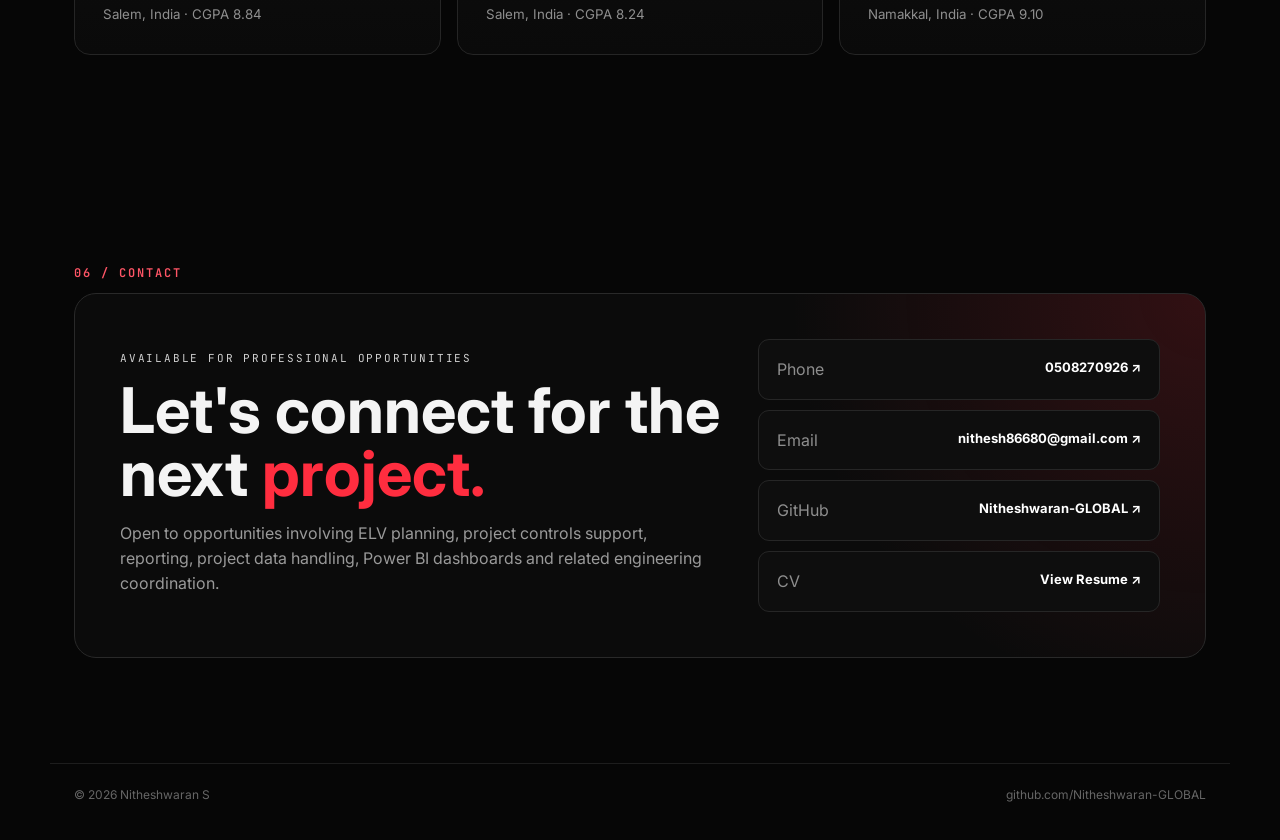
==== commit a1d1c6f9: "index" ====
--- a/index.html
+++ b/index.html
@@ -9,6 +9,33 @@
   <link rel="preconnect" href="https://fonts.gstatic.com" crossorigin>
   <link href="https://fonts.googleapis.com/css2?family=Inter:wght@400;500;600;700;800&family=JetBrains+Mono:wght@400;500;600&display=swap" rel="stylesheet">
   <link rel="stylesheet" href="style.css" />
+<style>
+body.modal-open{overflow:hidden}
+.resume-modal{display:none;position:fixed;inset:0;z-index:9999}
+.resume-modal.show{display:block}
+.resume-backdrop{position:absolute;inset:0;background:rgba(0,0,0,.88);backdrop-filter:blur(8px)}
+.resume-window{position:absolute;inset:3vh 4vw;display:flex;flex-direction:column;background:#0b0b0b;border:1px solid #3a3a3a;border-radius:16px;overflow:hidden;box-shadow:0 30px 100px rgba(0,0,0,.65)}
+.resume-toolbar{display:flex;align-items:center;justify-content:space-between;gap:15px;padding:12px 16px;border-bottom:1px solid #272727;color:#fff;background:#101010;font-size:13px}
+.resume-close{border:1px solid #3a3a3a;background:#171717;color:#fff;width:34px;height:34px;border-radius:8px;font-size:23px;line-height:1;cursor:pointer}
+.resume-close:hover{border-color:#ff2d3f;color:#ff6672}
+.resume-body{flex:1;overflow:auto;display:flex;justify-content:center;align-items:flex-start;padding:18px;background:#050505}
+.resume-body img{display:block;max-width:100%;height:auto;box-shadow:0 20px 50px rgba(0,0,0,.5)}
+@media(max-width:600px){.resume-window{inset:1vh 2vw;border-radius:10px}.resume-toolbar{padding:9px 11px}.resume-body{padding:7px}}
+
+/* Project site gallery */
+.site-grid{display:grid;grid-template-columns:1.25fr 1fr 1fr;gap:16px}
+.site-card{border:1px solid #252525;background:linear-gradient(180deg,#0e0e0e,#090909);border-radius:18px;overflow:hidden;transition:.25s}
+.site-card:hover{transform:translateY(-5px);border-color:#444}
+.site-featured{background:radial-gradient(circle at 100% 0%,rgba(255,45,63,.12),transparent 38%),linear-gradient(180deg,#100a0b,#090909);border-color:#3b2023}
+.site-image{position:relative;display:block;width:100%;height:235px;padding:0;border:0;background:#050505;cursor:pointer;overflow:hidden}
+.site-image img{width:100%;height:100%;object-fit:cover;display:block;transition:transform .35s ease,filter .35s ease;filter:brightness(.88)}
+.site-image:hover img{transform:scale(1.035);filter:brightness(1)}
+.site-image:after{content:"";position:absolute;inset:0;background:linear-gradient(180deg,transparent 45%,rgba(0,0,0,.58));pointer-events:none}
+.view-label{position:absolute;right:12px;bottom:12px;z-index:2;background:rgba(0,0,0,.72);border:1px solid rgba(255,255,255,.15);border-radius:999px;padding:7px 10px;color:#fff;font:10px monospace;letter-spacing:1px}
+.site-body{padding:23px}.site-meta{display:flex;justify-content:space-between;font:10px monospace;color:#777;letter-spacing:1.1px}.site-meta span:first-child{color:#ff5264}.site-body h3{font-size:26px;margin:20px 0 5px}.site-body p:not(.project-role){color:#969696}.site-modal{position:fixed;inset:0;display:none;align-items:center;justify-content:center;padding:18px;background:rgba(0,0,0,.92);z-index:80}.site-modal.show{display:flex}.site-modal-box{position:relative;width:min(1150px,96vw);max-height:92vh;overflow:auto;border:1px solid #373737;border-radius:17px;background:#0a0a0a;padding:14px;box-shadow:0 40px 120px rgba(0,0,0,.65)}.site-modal-box img{display:block;width:100%;max-height:72vh;object-fit:contain;background:#050505;border-radius:10px}.site-close{position:absolute;right:12px;top:12px;width:38px;height:38px;border-radius:10px;border:1px solid #3a3a3a;background:#111;color:#fff;font-size:22px;cursor:pointer;z-index:2}.site-modal-info{padding:10px 4px 4px}.site-modal-info h3{margin:0 0 5px;font-size:24px}.site-modal-info p{margin:0;color:#999}
+@media(max-width:980px){.site-grid{grid-template-columns:1fr 1fr}.site-featured{grid-column:1/-1}}
+@media(max-width:600px){.site-grid{grid-template-columns:1fr}.site-featured{grid-column:auto}.site-image{height:220px}}
+</style>
 </head>
 <body>
   <div class="cursor-glow" id="cursorGlow"></div>
@@ -17,7 +44,7 @@
   <header class="topbar">
     <a class="brand" href="#home">
       <span class="brand-mark">&lt;/&gt;</span>
-      <span>NITHESHWARAN<span class="red">.S</span></span>
+      <span>NITHESHWARAN<span class="red">.DEV</span></span>
     </a>
     <button class="menu-btn" id="menuBtn" aria-label="Toggle navigation">☰</button>
     <nav id="nav">
@@ -42,7 +69,7 @@
         </p>
         <div class="hero-actions">
           <a class="btn primary" href="#contact">Let's Connect <span>↗</span></a>
-          <a class="btn ghost" href="assets/resume.png" target="_blank" rel="noopener">View CV</a>
+          <a class="btn ghost" href="#resumeViewer" class="open-resume">View Resume</a>
         </div>
         <div class="quick-stats">
           <div><b>10</b><span>Months UAE ELV Planning</span></div>
@@ -63,7 +90,7 @@
       <div class="hero-visual">
         <div class="portrait-frame">
           <div class="scanline"></div>
-          <img src="assets/profile.jpg" alt="Portrait of Nitheshwaran S">
+          <img src="[data-uri]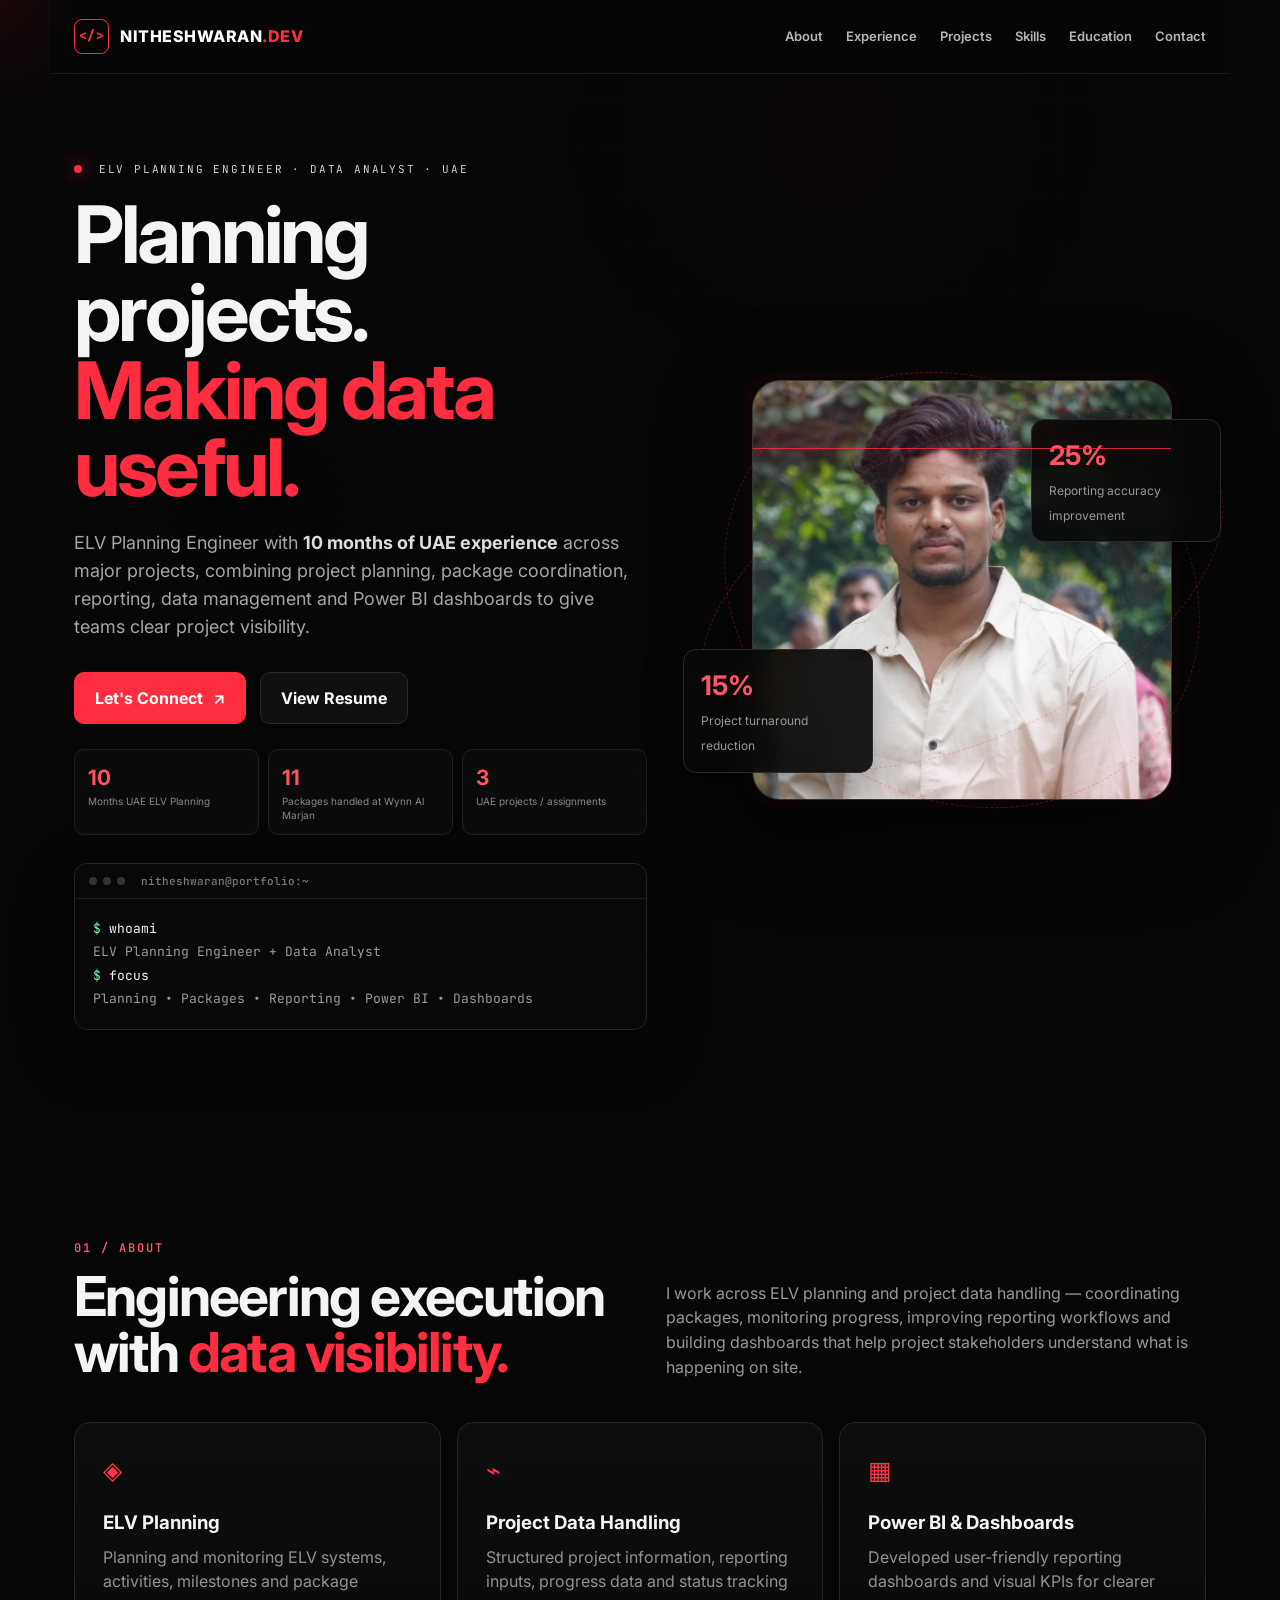
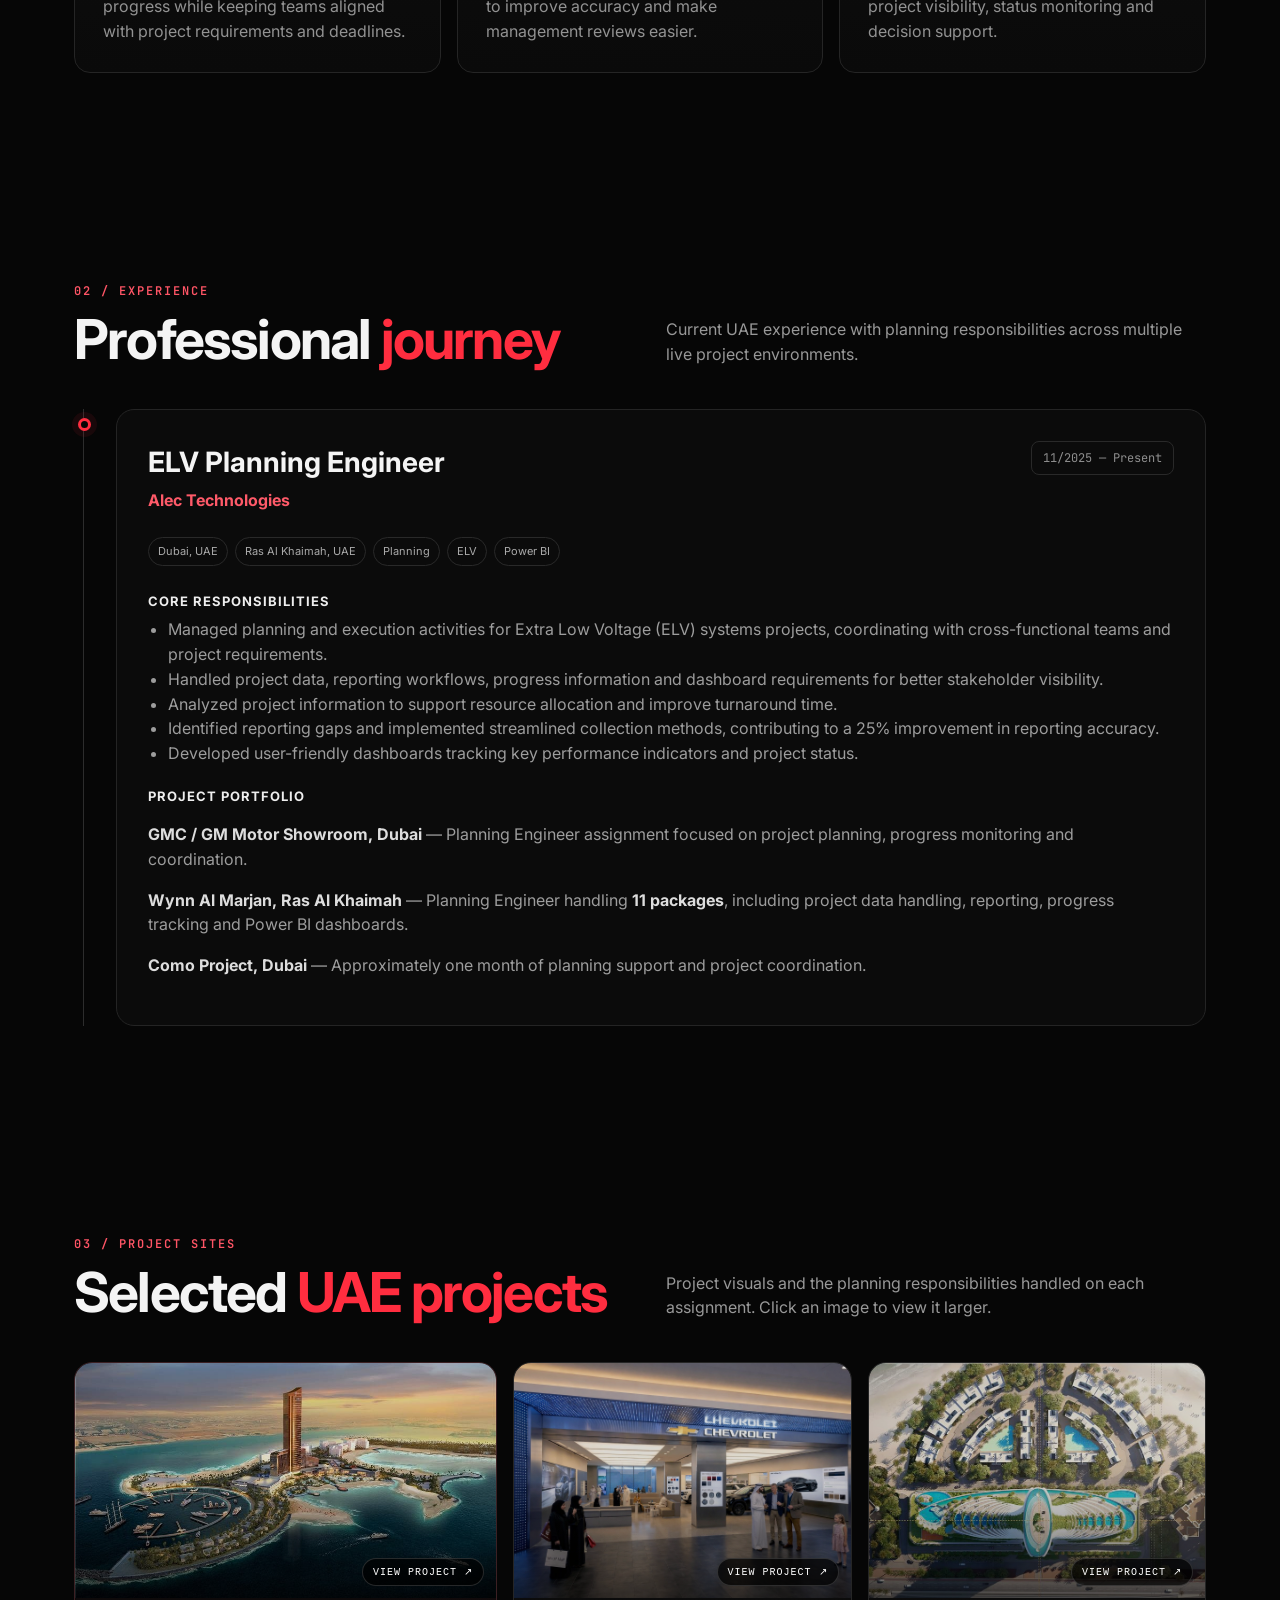
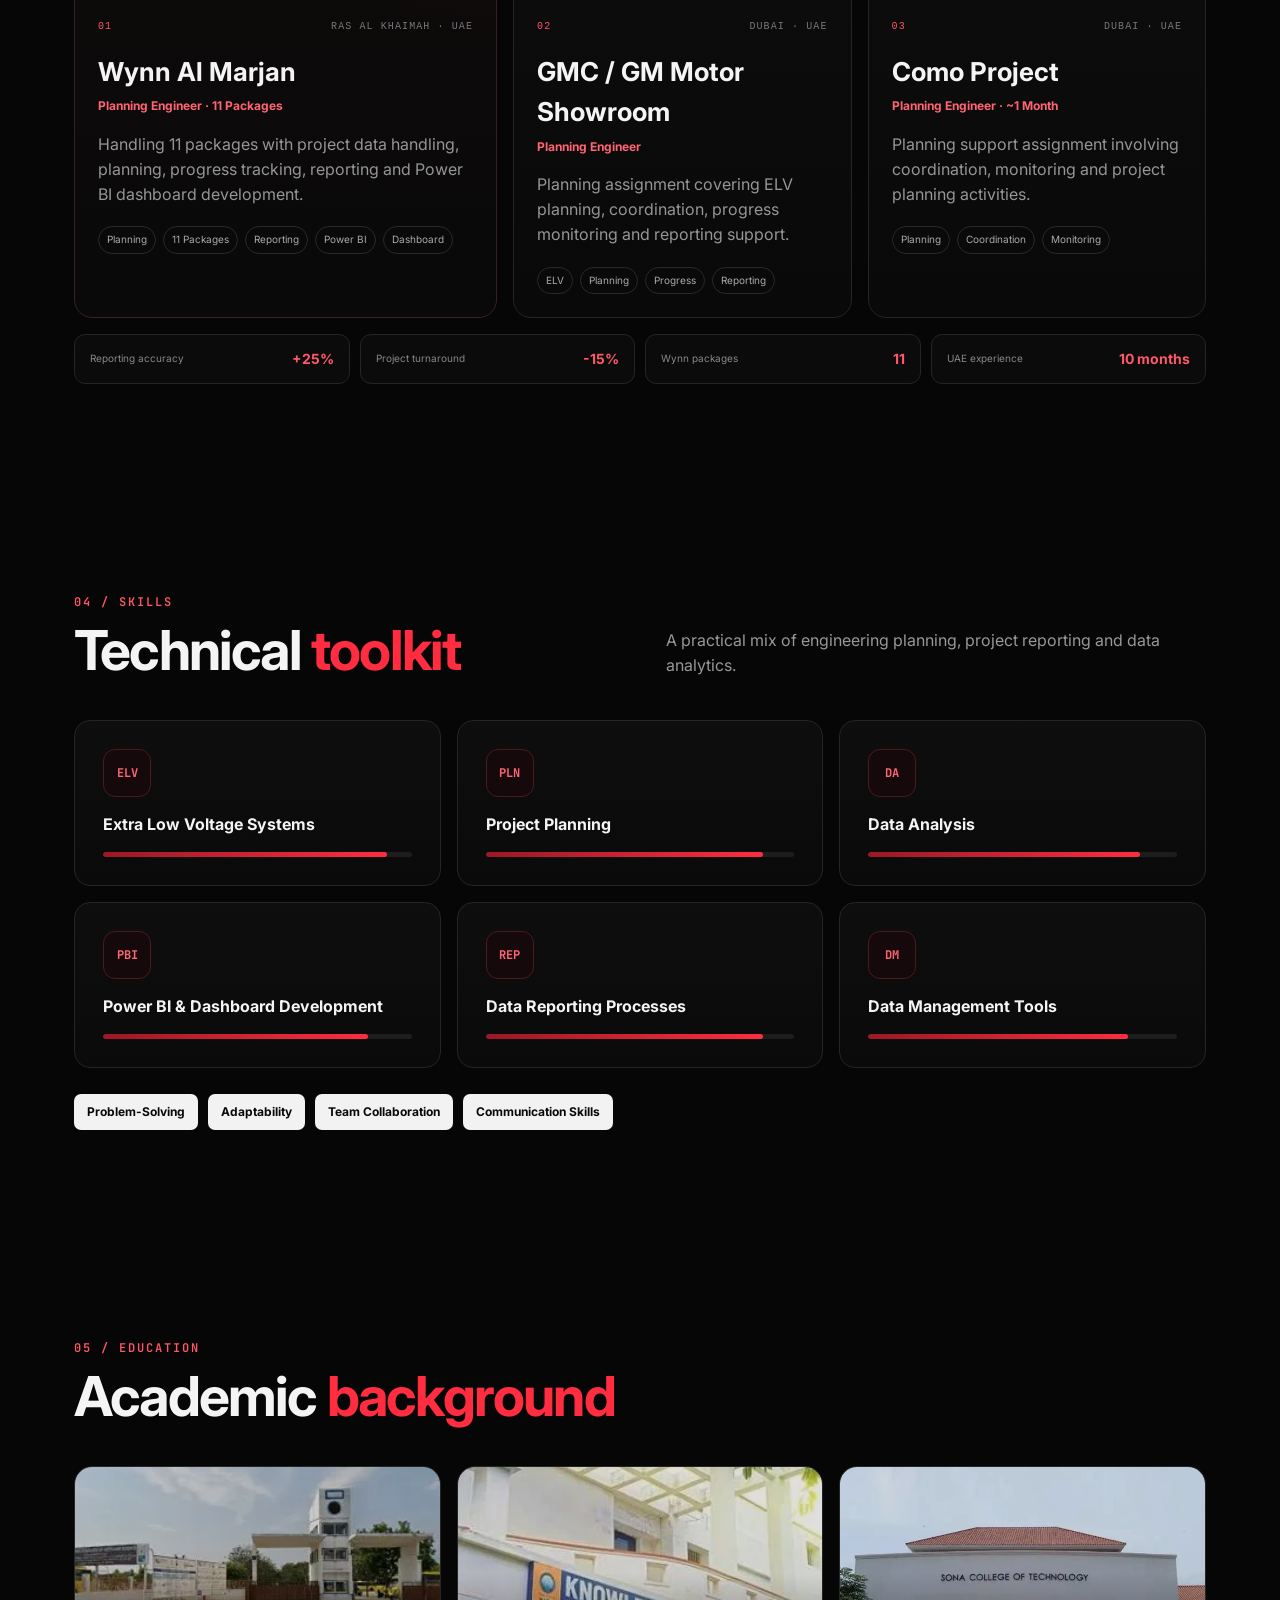
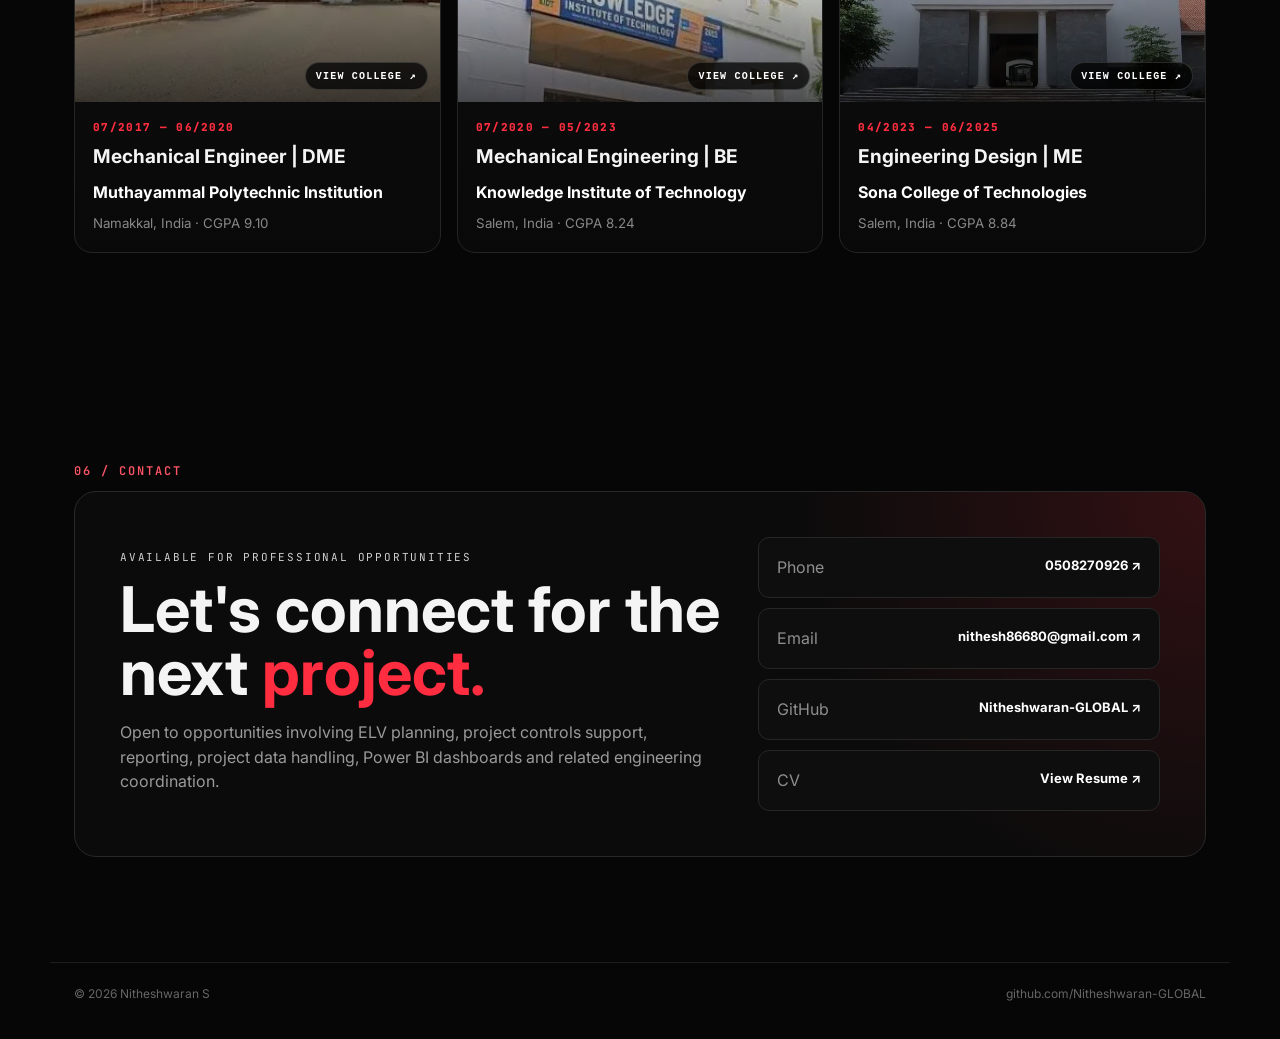
==== commit 8f6fa068: "2" ====
--- a/index.html
+++ b/index.html
@@ -35,6 +35,99 @@
 .site-body{padding:23px}.site-meta{display:flex;justify-content:space-between;font:10px monospace;color:#777;letter-spacing:1.1px}.site-meta span:first-child{color:#ff5264}.site-body h3{font-size:26px;margin:20px 0 5px}.site-body p:not(.project-role){color:#969696}.site-modal{position:fixed;inset:0;display:none;align-items:center;justify-content:center;padding:18px;background:rgba(0,0,0,.92);z-index:80}.site-modal.show{display:flex}.site-modal-box{position:relative;width:min(1150px,96vw);max-height:92vh;overflow:auto;border:1px solid #373737;border-radius:17px;background:#0a0a0a;padding:14px;box-shadow:0 40px 120px rgba(0,0,0,.65)}.site-modal-box img{display:block;width:100%;max-height:72vh;object-fit:contain;background:#050505;border-radius:10px}.site-close{position:absolute;right:12px;top:12px;width:38px;height:38px;border-radius:10px;border:1px solid #3a3a3a;background:#111;color:#fff;font-size:22px;cursor:pointer;z-index:2}.site-modal-info{padding:10px 4px 4px}.site-modal-info h3{margin:0 0 5px;font-size:24px}.site-modal-info p{margin:0;color:#999}
 @media(max-width:980px){.site-grid{grid-template-columns:1fr 1fr}.site-featured{grid-column:1/-1}}
 @media(max-width:600px){.site-grid{grid-template-columns:1fr}.site-featured{grid-column:auto}.site-image{height:220px}}
+
+/* Academic photo gallery - styled to match the UAE project gallery */
+.education-grid{
+  display:grid;
+  grid-template-columns:repeat(3,1fr);
+  gap:16px;
+}
+.education-photo-card{
+  border:1px solid #252525;
+  background:linear-gradient(180deg,#0e0e0e,#090909);
+  border-radius:18px;
+  overflow:hidden;
+  transition:.25s;
+}
+.education-photo-card:hover{
+  transform:translateY(-5px);
+  border-color:#444;
+}
+.education-photo{
+  position:relative;
+  display:block;
+  width:100%;
+  height:235px;
+  padding:0;
+  border:0;
+  background:#050505;
+  cursor:pointer;
+  overflow:hidden;
+}
+.education-photo img{
+  width:100%;
+  height:100%;
+  object-fit:cover;
+  display:block;
+  transition:transform .35s ease,filter .35s ease;
+  filter:brightness(.88);
+}
+.education-photo:hover img{
+  transform:scale(1.035);
+  filter:brightness(1);
+}
+.education-photo:after{
+  content:"";
+  position:absolute;
+  inset:0;
+  background:linear-gradient(180deg,transparent 45%,rgba(0,0,0,.58));
+  pointer-events:none;
+}
+.education-photo .view-label{
+  position:absolute;
+  right:12px;
+  bottom:12px;
+  z-index:2;
+  background:rgba(0,0,0,.72);
+  border:1px solid rgba(255,255,255,.15);
+  border-radius:999px;
+  padding:7px 10px;
+  color:#fff;
+  font-size:10px;
+  font-weight:800;
+  letter-spacing:.12em;
+}
+.education-photo-info{
+  padding:18px;
+}
+.education-photo-info .edu-year{
+  display:block;
+  color:#ff2d3f;
+  font-size:11px;
+  font-weight:800;
+  letter-spacing:.12em;
+  margin-bottom:8px;
+}
+.education-photo-info h3{
+  margin:0 0 8px;
+  font-size:19px;
+}
+.education-photo-info p{
+  margin:0 0 5px;
+  color:#fff;
+  font-weight:700;
+}
+.education-photo-info small{
+  color:#888;
+}
+@media(max-width:980px){
+  .education-grid{grid-template-columns:1fr 1fr}
+}
+@media(max-width:600px){
+  .education-grid{grid-template-columns:1fr}
+  .education-photo{height:220px}
+}
+
 </style>
 </head>
 <body>
@@ -259,23 +352,43 @@
         <h2>Academic <span class="red">background</span></h2>
       </div>
       <div class="education-grid">
-        <article class="edu-card">
-          <span class="edu-year">04/2023 — 06/2025</span>
-          <h3>Engineering Design | ME</h3>
-          <p>Sona College of Technologies</p>
-          <small>Salem, India · CGPA 8.84</small>
-        </article>
-        <article class="edu-card">
-          <span class="edu-year">07/2020 — 05/2023</span>
-          <h3>Mechanical Engineering | BE</h3>
-          <p>Knowledge Institute of Technology</p>
-          <small>Salem, India · CGPA 8.24</small>
-        </article>
-        <article class="edu-card">
-          <span class="edu-year">07/2017 — 06/2020</span>
-          <h3>Mechanical Engineer | DME</h3>
-          <p>Muthayammal Polytechnic Institution</p>
-          <small>Namakkal, India · CGPA 9.10</small>
+        <article class="education-photo-card">
+          <button class="education-photo" onclick="openAcademic(0)" aria-label="View Muthayammal Polytechnic Institution photo">
+            <img src="[data-uri]" alt="Muthayammal Polytechnic Institution">
+            <span class="view-label">VIEW COLLEGE ↗</span>
+          </button>
+          <div class="education-photo-info">
+            <span class="edu-year">07/2017 — 06/2020</span>
+            <h3>Mechanical Engineer | DME</h3>
+            <p>Muthayammal Polytechnic Institution</p>
+            <small>Namakkal, India · CGPA 9.10</small>
+          </div>
+        </article>
+
+        <article class="education-photo-card">
+          <button class="education-photo" onclick="openAcademic(1)" aria-label="View Knowledge Institute of Technology photo">
+            <img src="[data-uri]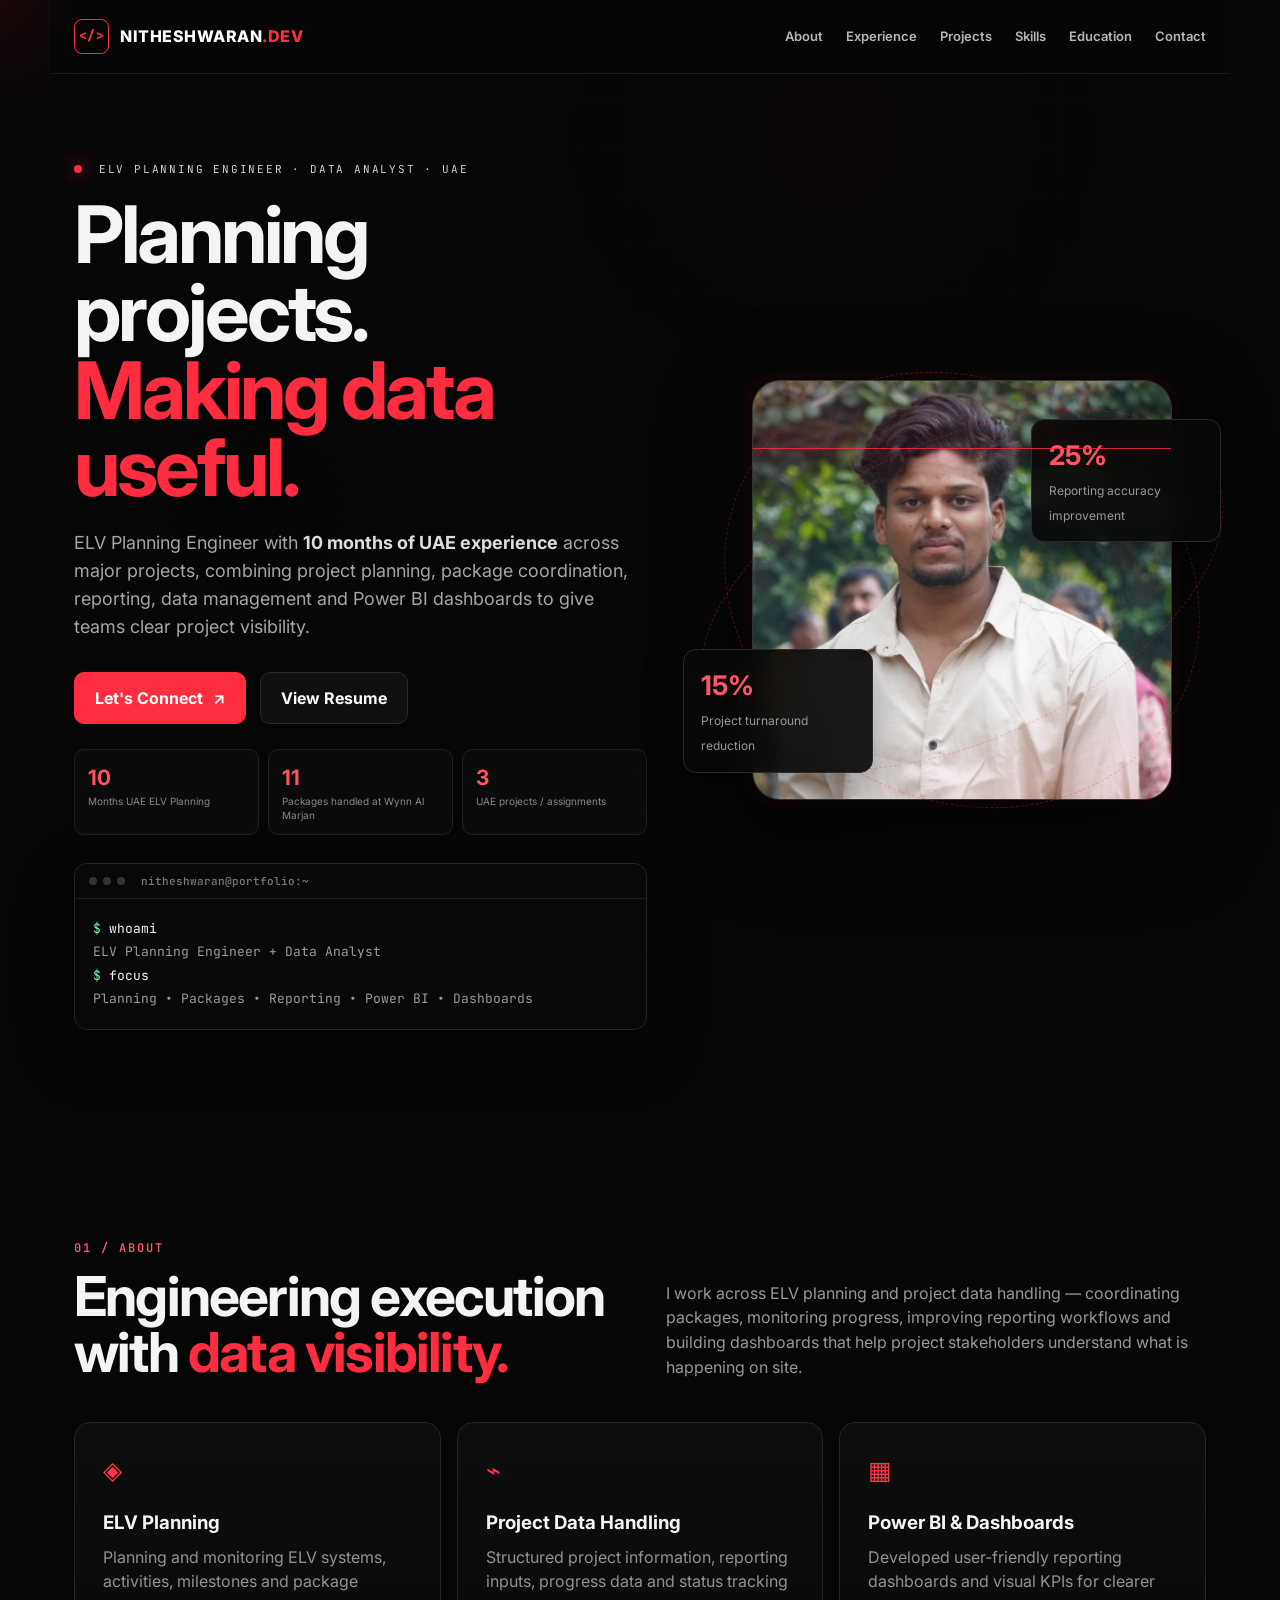
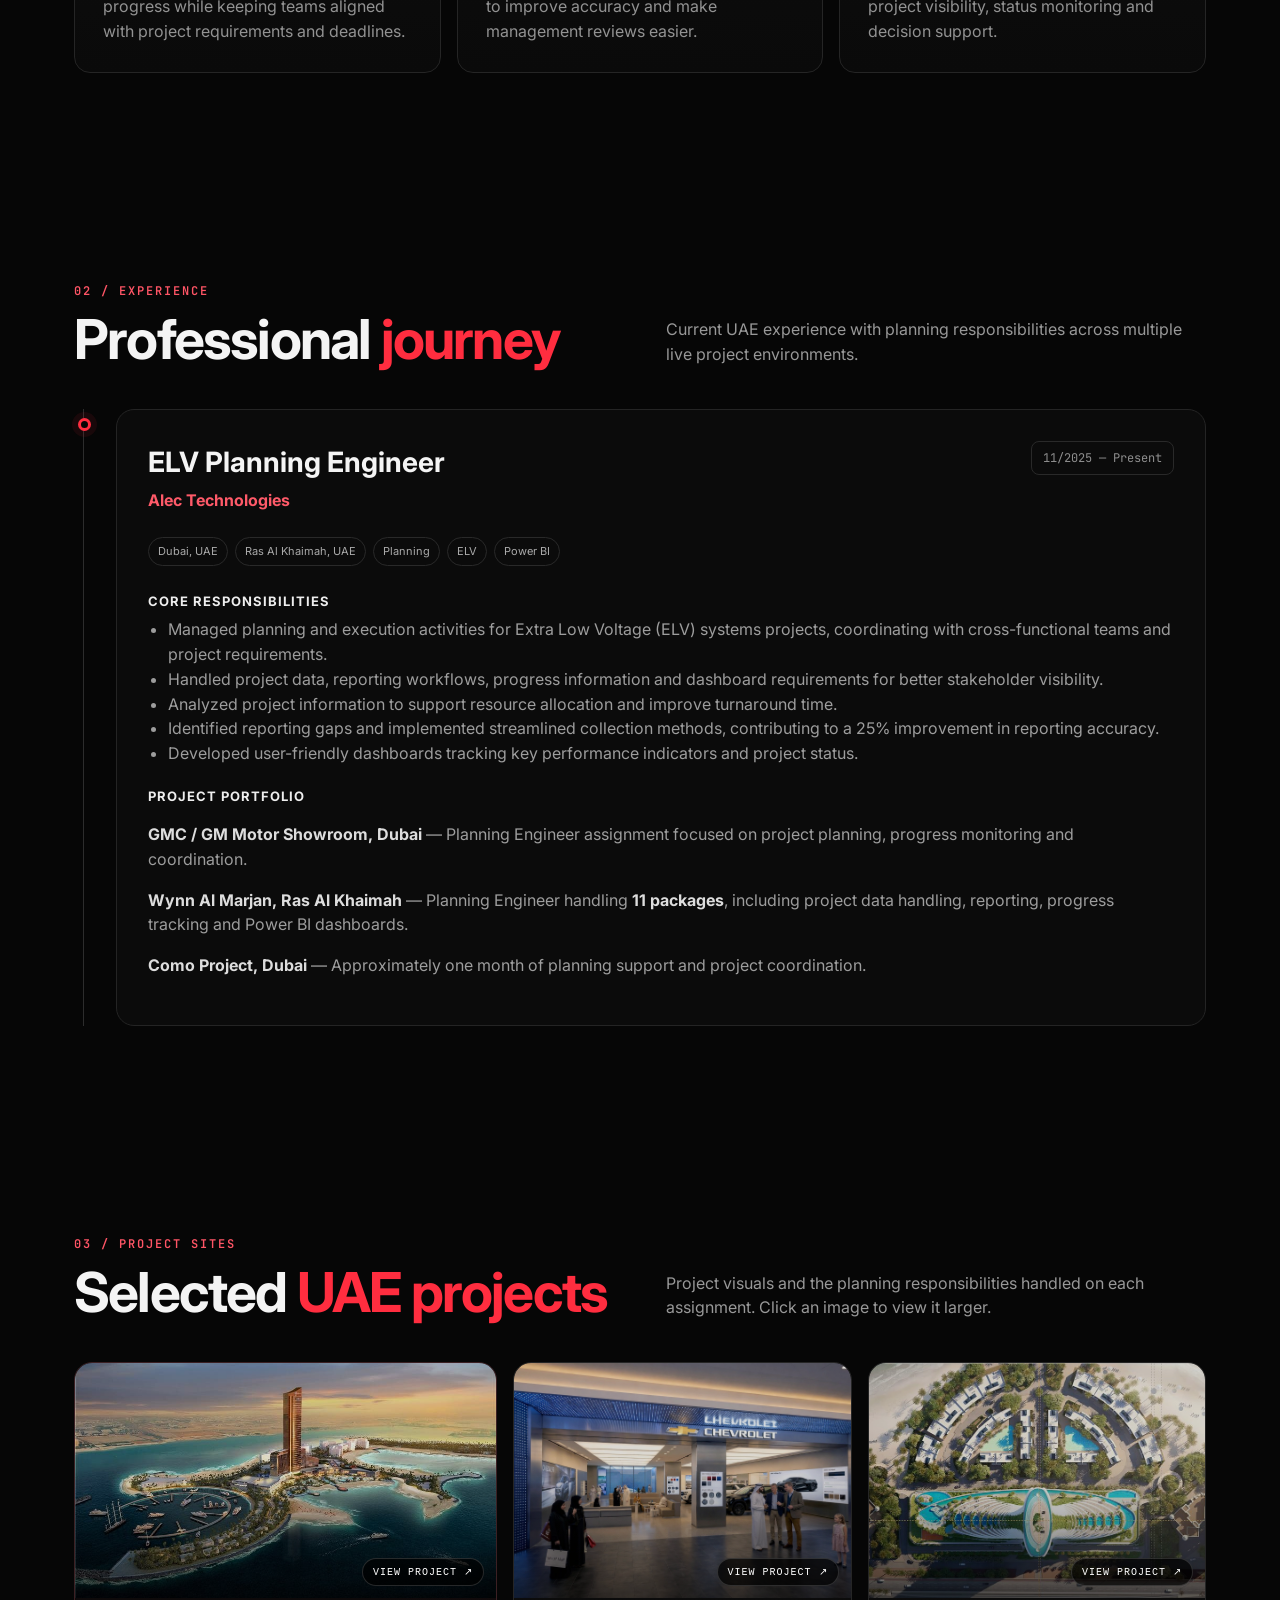
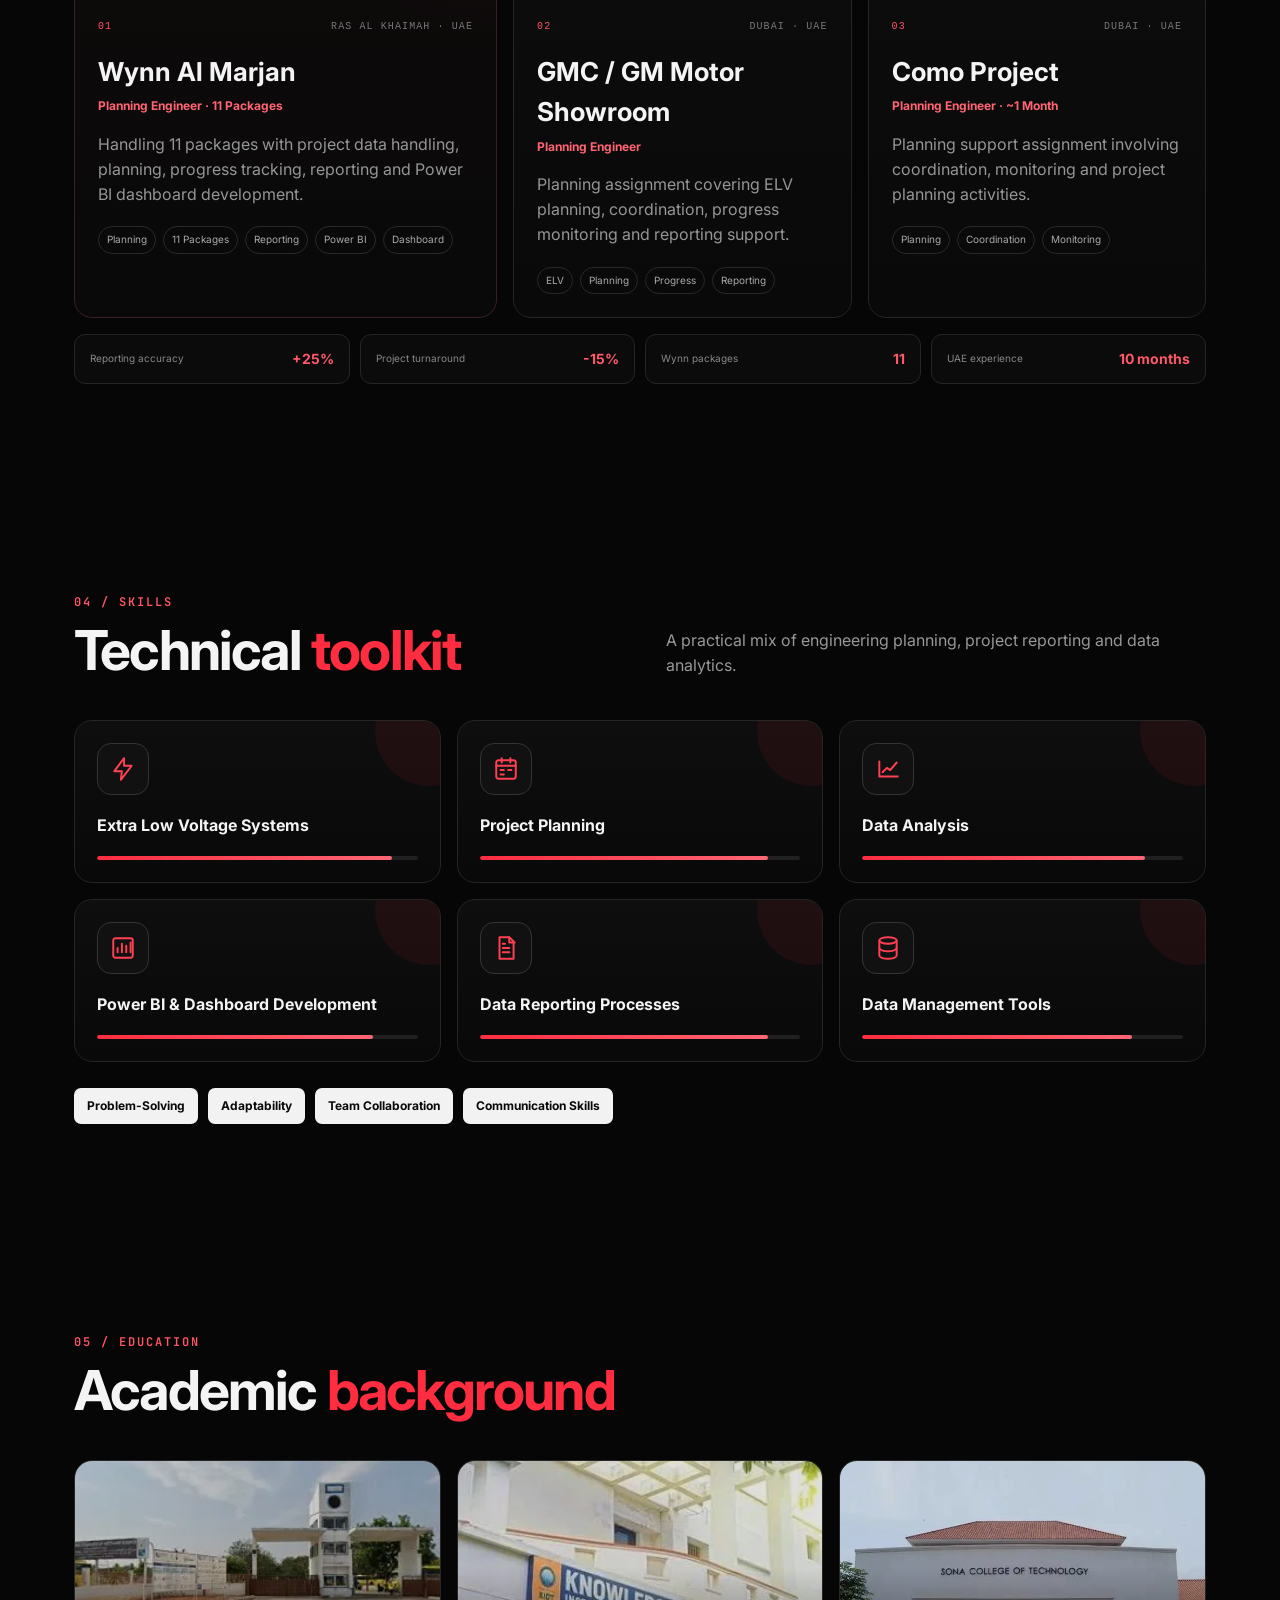
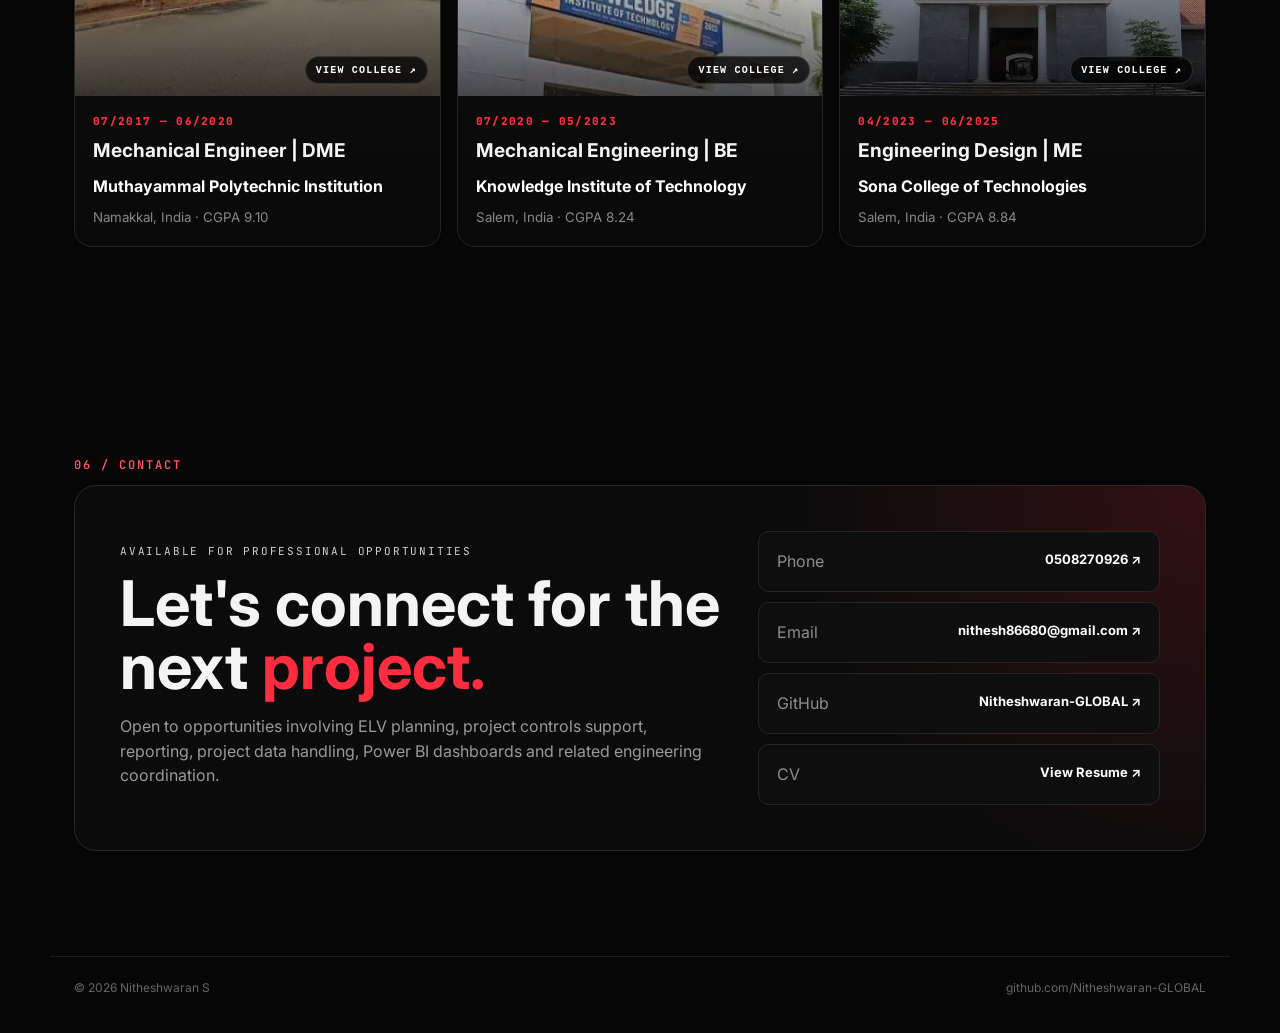
==== commit 69a958a7: "5" ====
--- a/index.html
+++ b/index.html
@@ -128,6 +128,86 @@
   .education-photo{height:220px}
 }
 
+
+/* Technical toolkit icons */
+.skill-grid{
+  display:grid;
+  grid-template-columns:repeat(3,1fr);
+  gap:16px;
+}
+.skill-card{
+  position:relative;
+  border:1px solid #252525;
+  background:linear-gradient(180deg,#0e0e0e,#090909);
+  border-radius:18px;
+  padding:22px;
+  overflow:hidden;
+  transition:.25s ease;
+}
+.skill-card:hover{
+  transform:translateY(-5px);
+  border-color:#444;
+}
+.skill-card:before{
+  content:"";
+  position:absolute;
+  width:110px;
+  height:110px;
+  right:-45px;
+  top:-45px;
+  border-radius:50%;
+  background:rgba(255,45,63,.08);
+}
+.skill-icon{
+  width:52px;
+  height:52px;
+  display:grid;
+  place-items:center;
+  border:1px solid #343434;
+  border-radius:14px;
+  background:#111;
+  color:#ff4052;
+  margin-bottom:18px;
+  position:relative;
+  transition:.25s ease;
+}
+.skill-icon svg{
+  width:26px;
+  height:26px;
+  display:block;
+  stroke:currentColor;
+  fill:none;
+  stroke-width:1.8;
+  stroke-linecap:round;
+  stroke-linejoin:round;
+}
+.skill-card:hover .skill-icon{
+  border-color:#ff4052;
+  background:#170b0d;
+  transform:scale(1.05);
+}
+.skill-card h3{
+  margin:0 0 18px;
+}
+.skill-meter{
+  height:4px;
+  background:#202020;
+  border-radius:99px;
+  overflow:hidden;
+}
+.skill-meter span{
+  display:block;
+  height:100%;
+  background:linear-gradient(90deg,#ff2d3f,#ff6674);
+  border-radius:99px;
+}
+@media(max-width:980px){
+  .skill-grid{grid-template-columns:1fr 1fr}
+}
+@media(max-width:600px){
+  .skill-grid{grid-template-columns:1fr}
+}
+
 </style>
 </head>
 <body>
@@ -333,12 +413,12 @@
       </div>
 
       <div class="skill-grid">
-        <div class="skill-card"><div class="skill-icon">ELV</div><h3>Extra Low Voltage Systems</h3><div class="skill-meter"><span style="width:92%"></span></div></div>
-        <div class="skill-card"><div class="skill-icon">PLN</div><h3>Project Planning</h3><div class="skill-meter"><span style="width:90%"></span></div></div>
-        <div class="skill-card"><div class="skill-icon">DA</div><h3>Data Analysis</h3><div class="skill-meter"><span style="width:88%"></span></div></div>
-        <div class="skill-card"><div class="skill-icon">PBI</div><h3>Power BI & Dashboard Development</h3><div class="skill-meter"><span style="width:86%"></span></div></div>
-        <div class="skill-card"><div class="skill-icon">REP</div><h3>Data Reporting Processes</h3><div class="skill-meter"><span style="width:90%"></span></div></div>
-        <div class="skill-card"><div class="skill-icon">DM</div><h3>Data Management Tools</h3><div class="skill-meter"><span style="width:84%"></span></div></div>
+        <div class="skill-card"><div class="skill-icon" aria-hidden="true"><svg viewBox="0 0 24 24" aria-hidden="true"><path d="M13 2 4 14h7l-1 8 10-13h-7z"/></svg></div><h3>Extra Low Voltage Systems</h3><div class="skill-meter"><span style="width:92%"></span></div></div>
+        <div class="skill-card"><div class="skill-icon" aria-hidden="true"><svg viewBox="0 0 24 24" aria-hidden="true"><rect x="3" y="4" width="18" height="17" rx="2"/><path d="M8 2v4M16 2v4M3 9h18"/><path d="M7 13h3M14 13h3M7 17h3"/></svg></div><h3>Project Planning</h3><div class="skill-meter"><span style="width:90%"></span></div></div>
+        <div class="skill-card"><div class="skill-icon" aria-hidden="true"><svg viewBox="0 0 24 24" aria-hidden="true"><path d="M4 19V5M4 19h17"/><path d="m7 15 4-4 3 2 6-7"/></svg></div><h3>Data Analysis</h3><div class="skill-meter"><span style="width:88%"></span></div></div>
+        <div class="skill-card"><div class="skill-icon" aria-hidden="true"><svg viewBox="0 0 24 24" aria-hidden="true"><rect x="3" y="3" width="18" height="18" rx="2"/><path d="M7 16v-4M11 16V8M15 16v-6M19 16v-9"/></svg></div><h3>Power BI & Dashboard Development</h3><div class="skill-meter"><span style="width:86%"></span></div></div>
+        <div class="skill-card"><div class="skill-icon" aria-hidden="true"><svg viewBox="0 0 24 24" aria-hidden="true"><path d="M6 2h9l4 4v16H6z"/><path d="M15 2v5h5M9 12h6M9 16h6M9 8h2"/></svg></div><h3>Data Reporting Processes</h3><div class="skill-meter"><span style="width:90%"></span></div></div>
+        <div class="skill-card"><div class="skill-icon" aria-hidden="true"><svg viewBox="0 0 24 24" aria-hidden="true"><ellipse cx="12" cy="5" rx="8" ry="3"/><path d="M4 5v7c0 1.7 3.6 3 8 3s8-1.3 8-3V5"/><path d="M4 12v7c0 1.7 3.6 3 8 3s8-1.3 8-3v-7"/></svg></div><h3>Data Management Tools</h3><div class="skill-meter"><span style="width:84%"></span></div></div>
       </div>
 
       <div class="strengths">
@@ -458,17 +538,17 @@
 
 const academicPhotos = [
   {
-    img: "'[data-uri]'",
+    img: "[data-uri]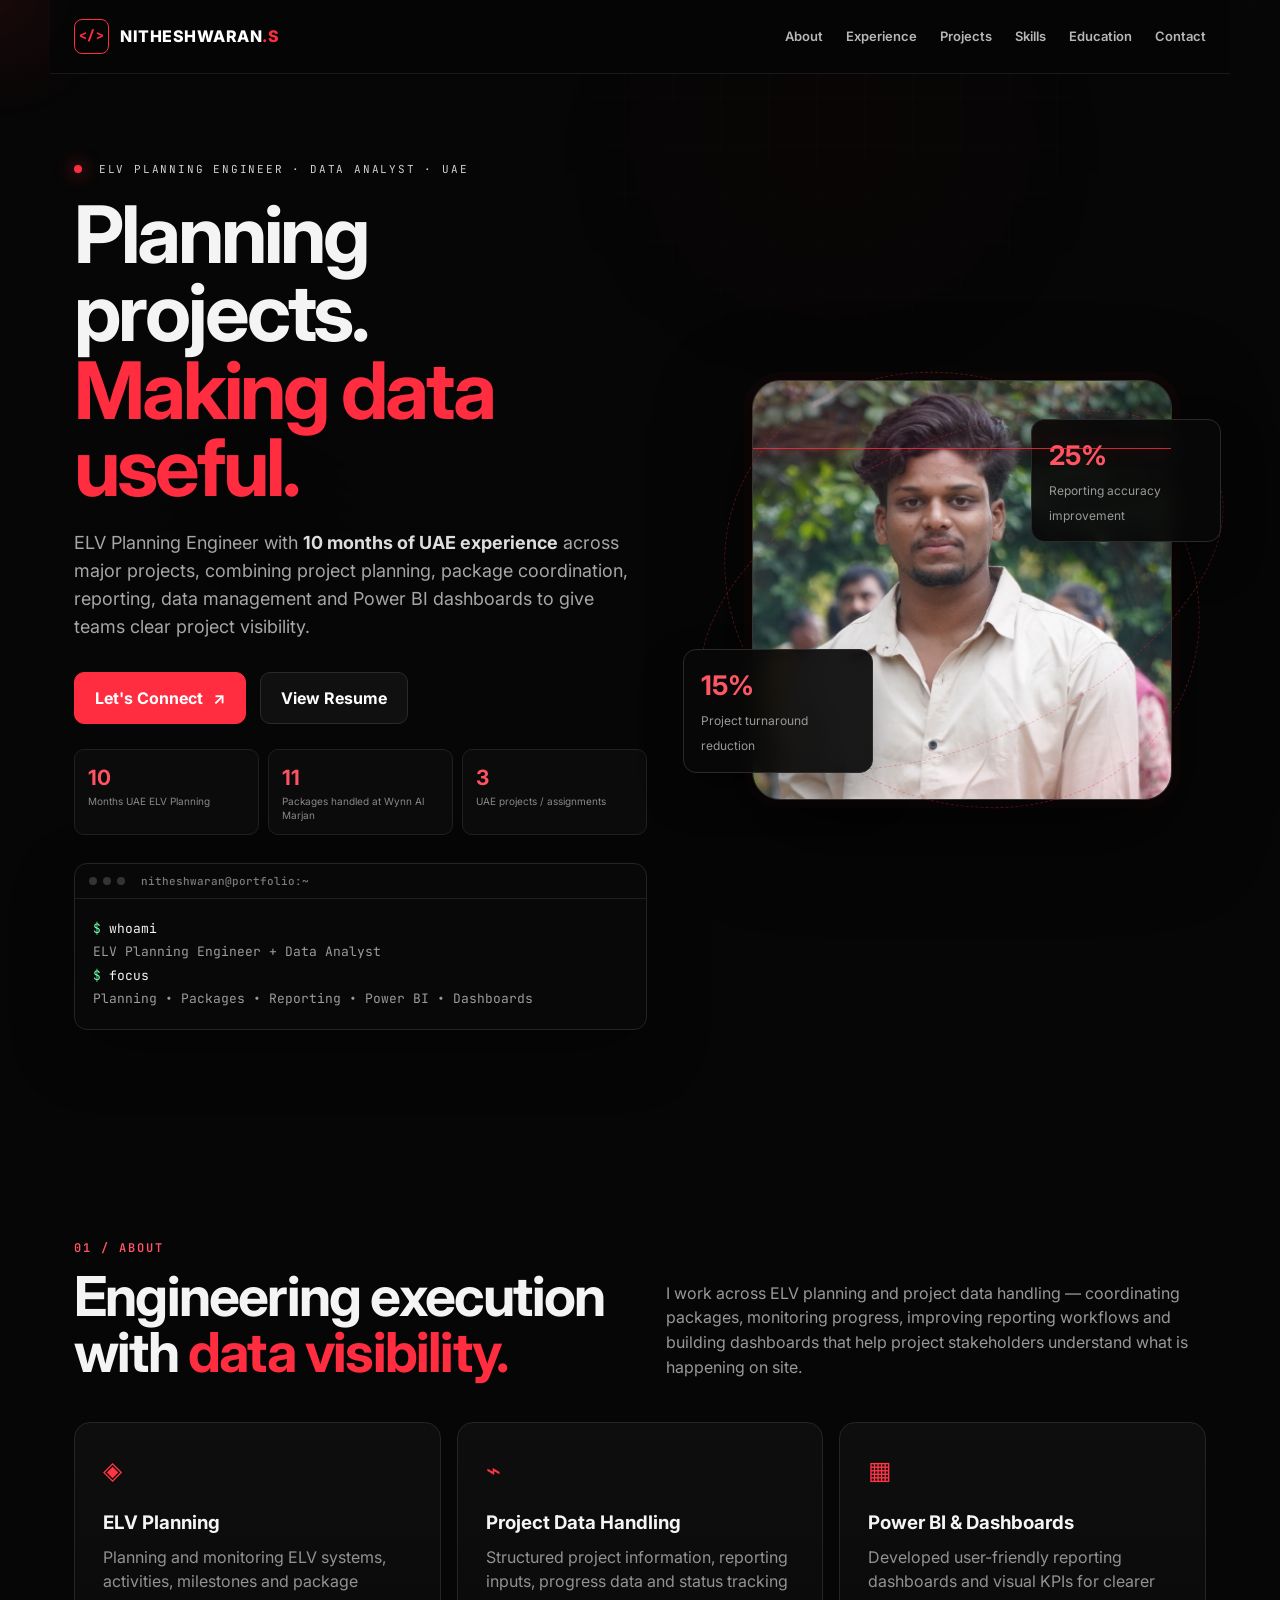
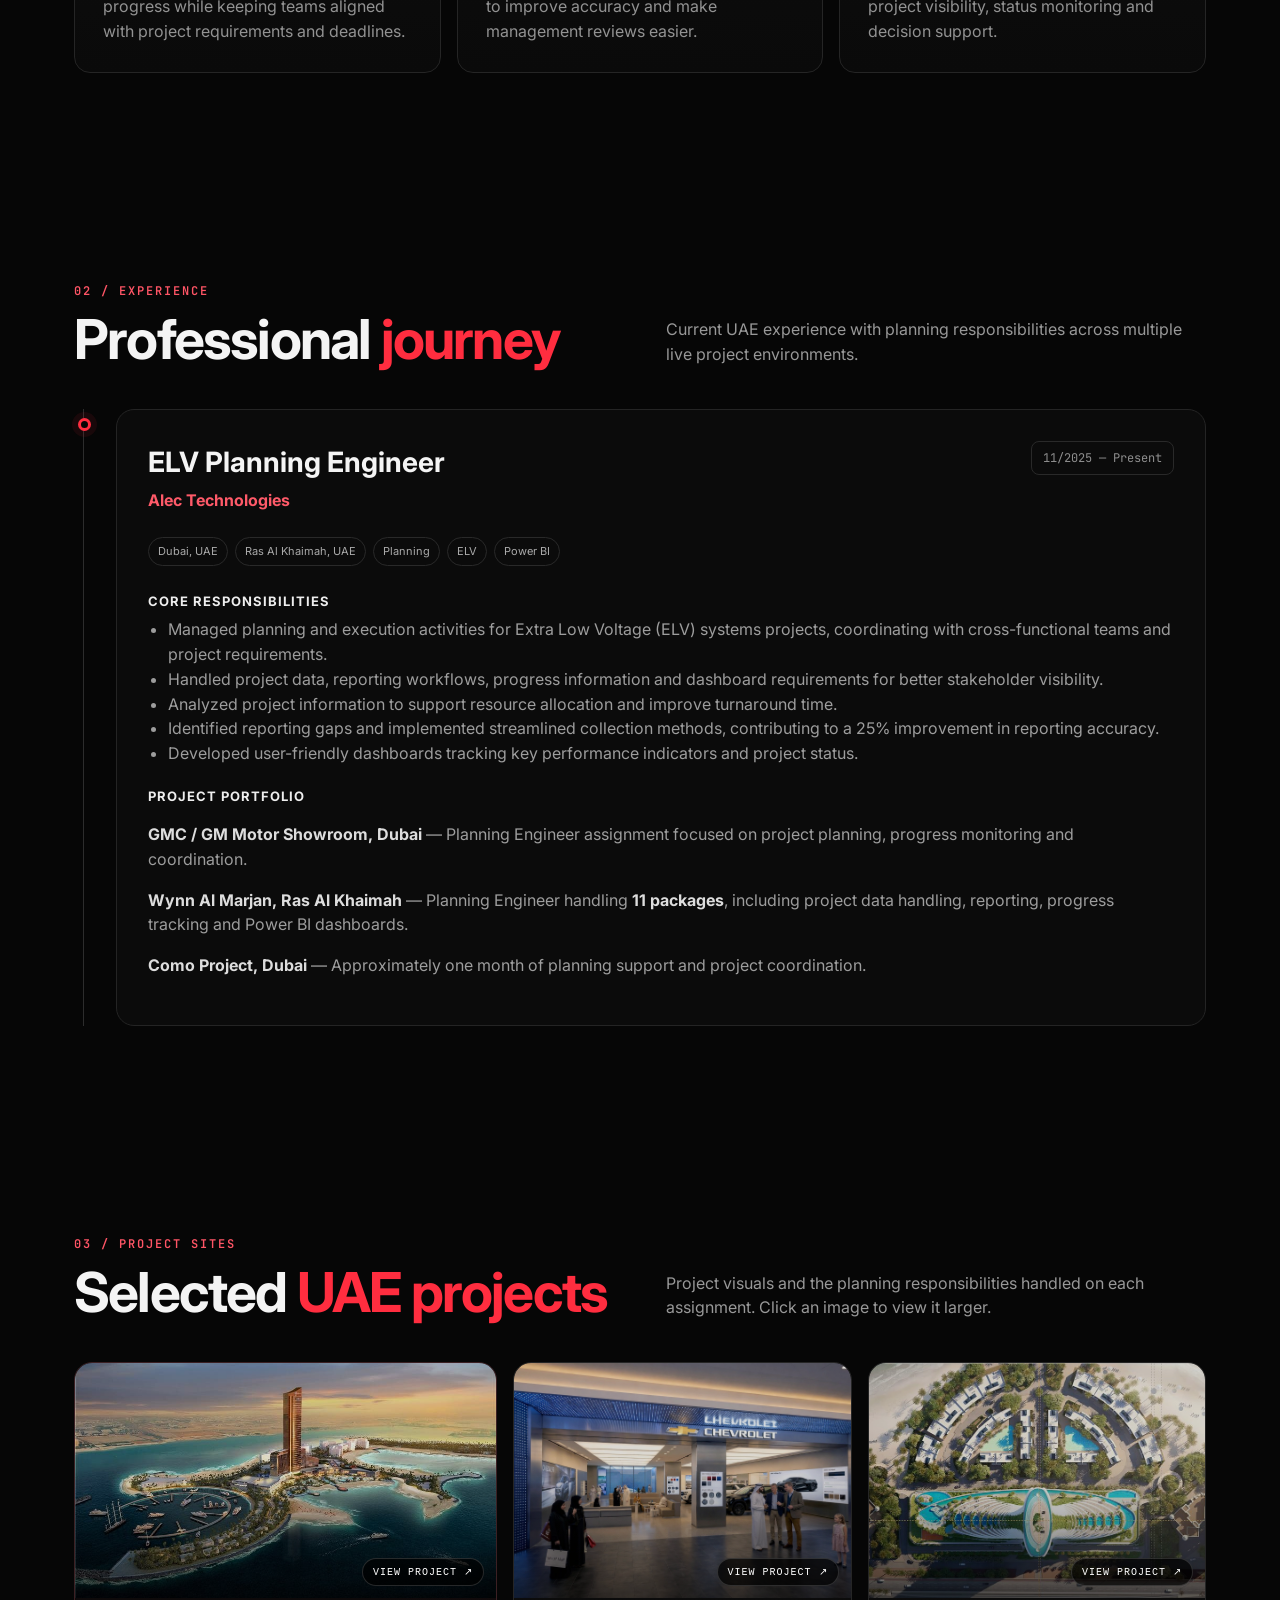
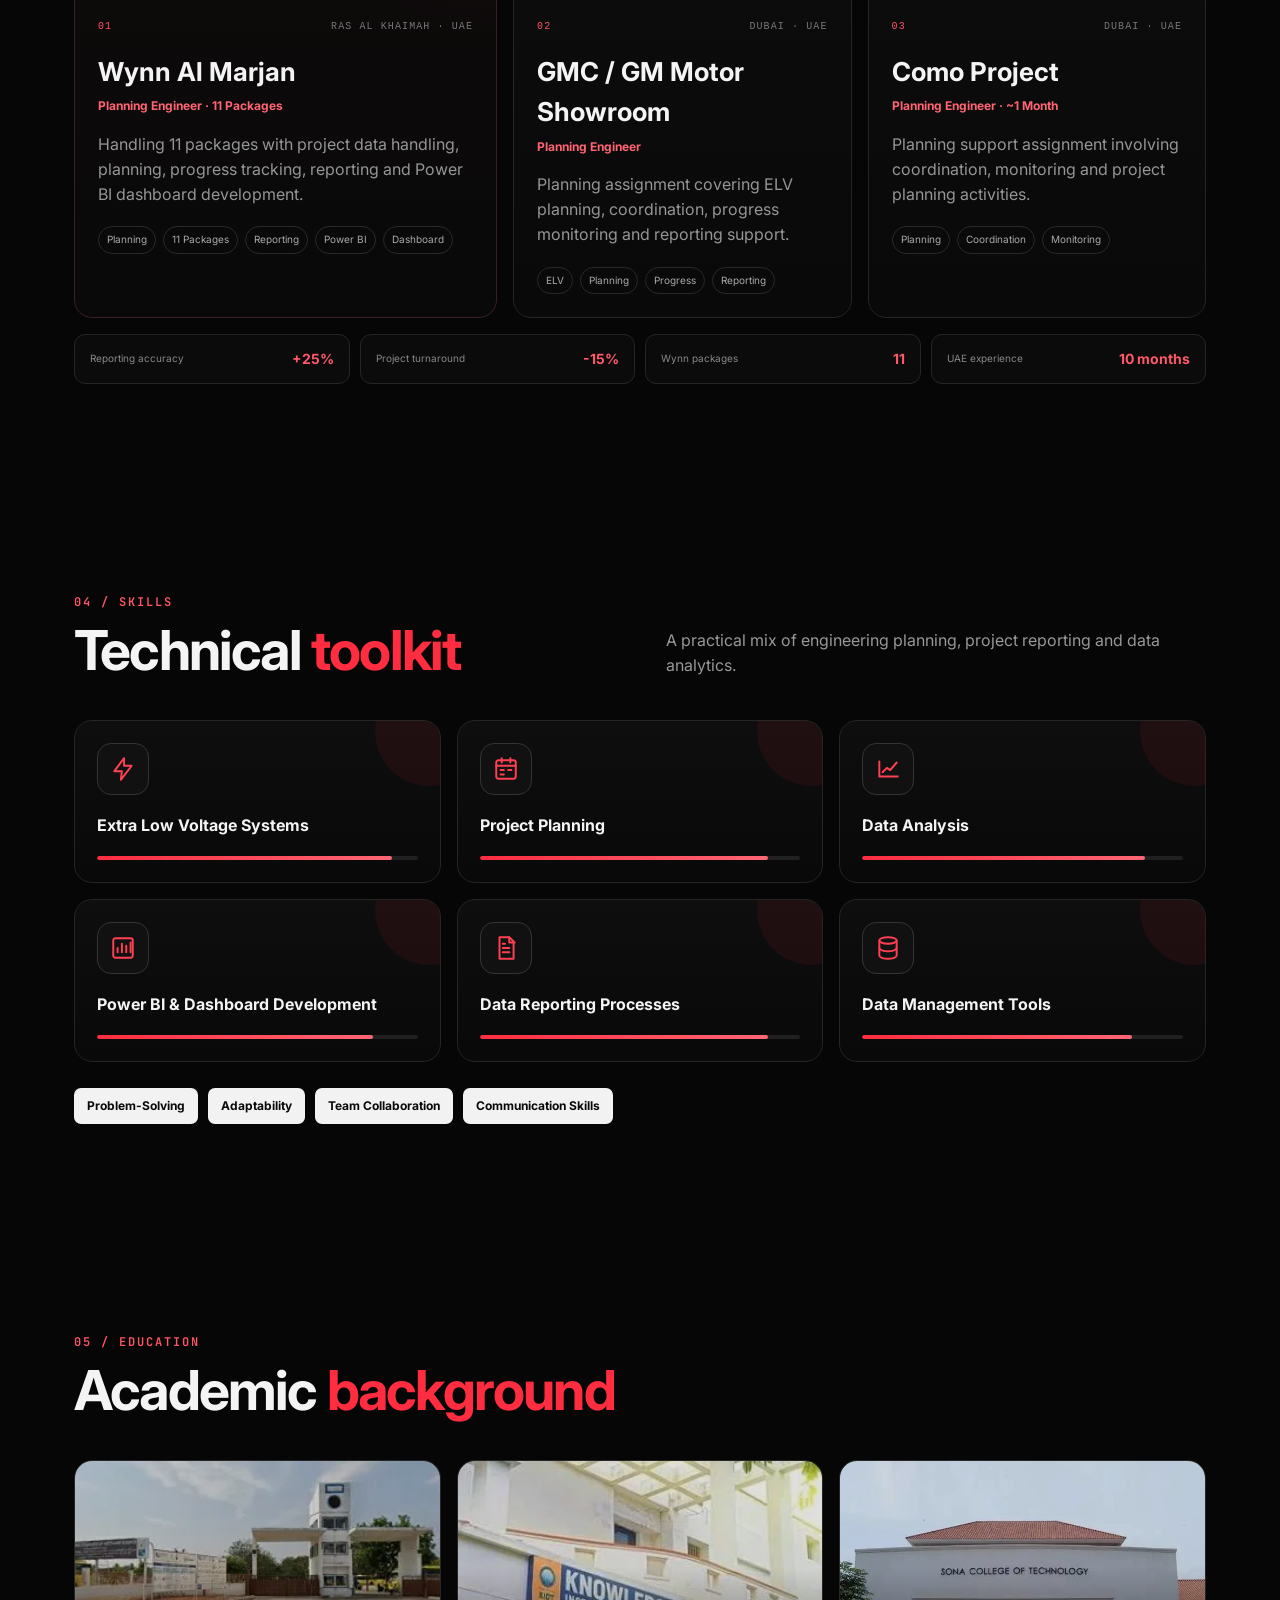
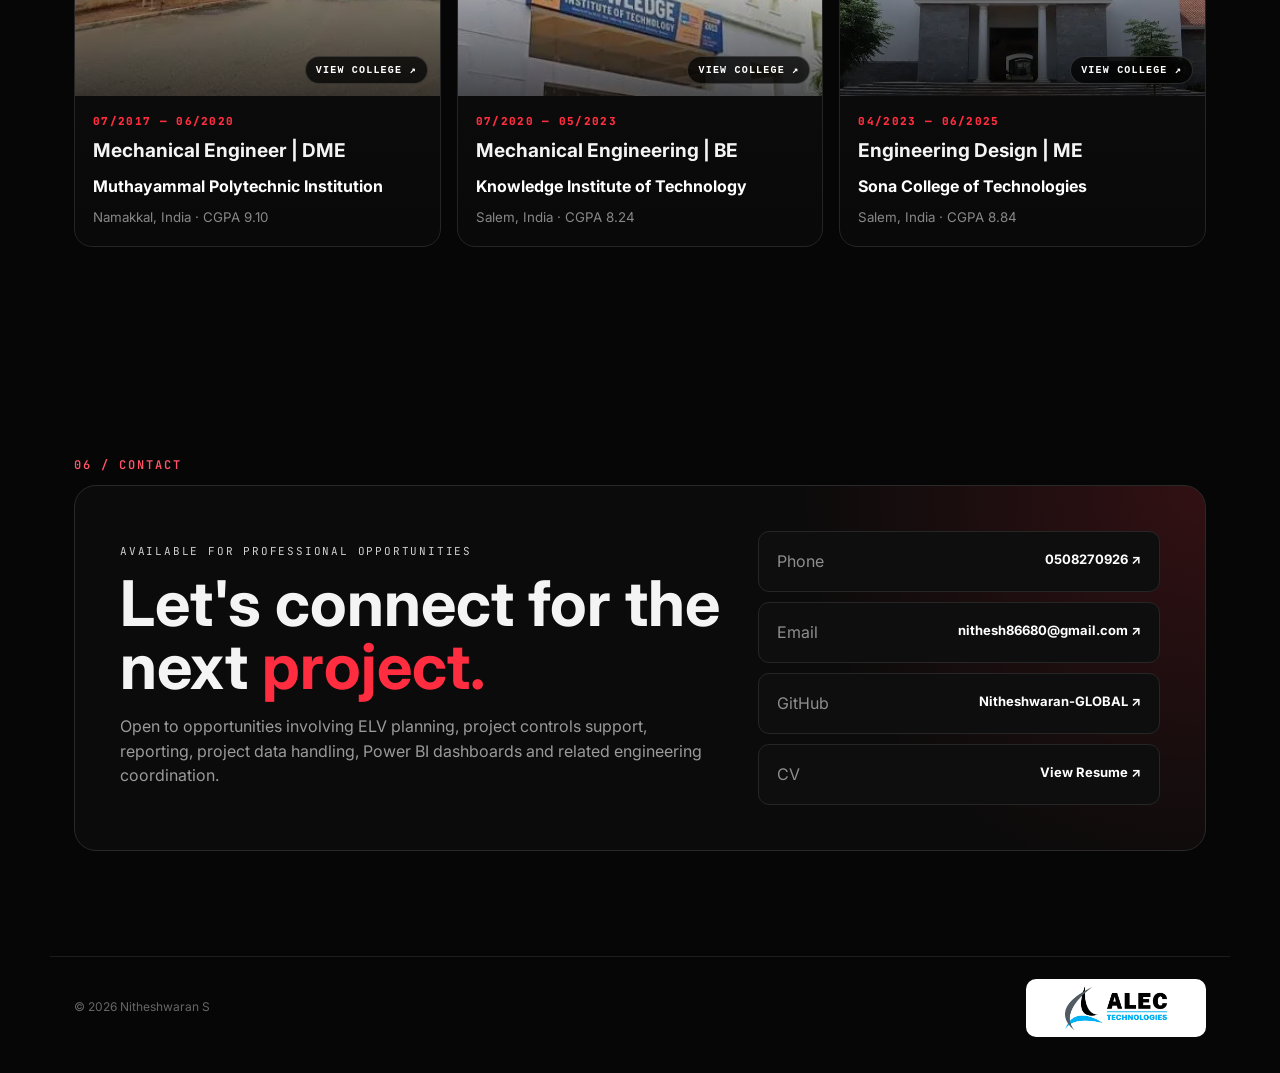
==== commit d54846cd: "12" ====
--- a/index.html
+++ b/index.html
@@ -208,6 +208,39 @@
   .skill-grid{grid-template-columns:1fr}
 }
 
+
+/* Footer company logo */
+.portfolio-footer{
+  display:flex;
+  align-items:center;
+  justify-content:space-between;
+  gap:24px;
+}
+.alec-footer-logo{
+  display:flex;
+  align-items:center;
+  justify-content:center;
+  background:#fff;
+  border-radius:10px;
+  padding:8px 14px;
+  min-width:180px;
+  height:58px;
+  box-sizing:border-box;
+}
+.alec-footer-logo img{
+  display:block;
+  width:auto;
+  height:44px;
+  max-width:220px;
+  object-fit:contain;
+}
+@media(max-width:600px){
+  .portfolio-footer{
+    flex-direction:column;
+    align-items:flex-start;
+  }
+}
+
 </style>
 </head>
 <body>
@@ -217,7 +250,7 @@
   <header class="topbar">
     <a class="brand" href="#home">
       <span class="brand-mark">&lt;/&gt;</span>
-      <span>NITHESHWARAN<span class="red">.DEV</span></span>
+      <span>NITHESHWARAN<span class="red">.S</span></span>
     </a>
     <button class="menu-btn" id="menuBtn" aria-label="Toggle navigation">☰</button>
     <nav id="nav">
@@ -494,9 +527,11 @@
     </section>
   </main>
 
-  <footer>
+  <footer class="portfolio-footer">
     <span>© 2026 Nitheshwaran S</span>
-    <span>github.com/Nitheshwaran-GLOBAL</span>
+    <div class="alec-footer-logo">
+      <img src="[data-uri]" alt="ALEC Technologies">
+    </div>
   </footer>
 
   <script src="script.js"></script>
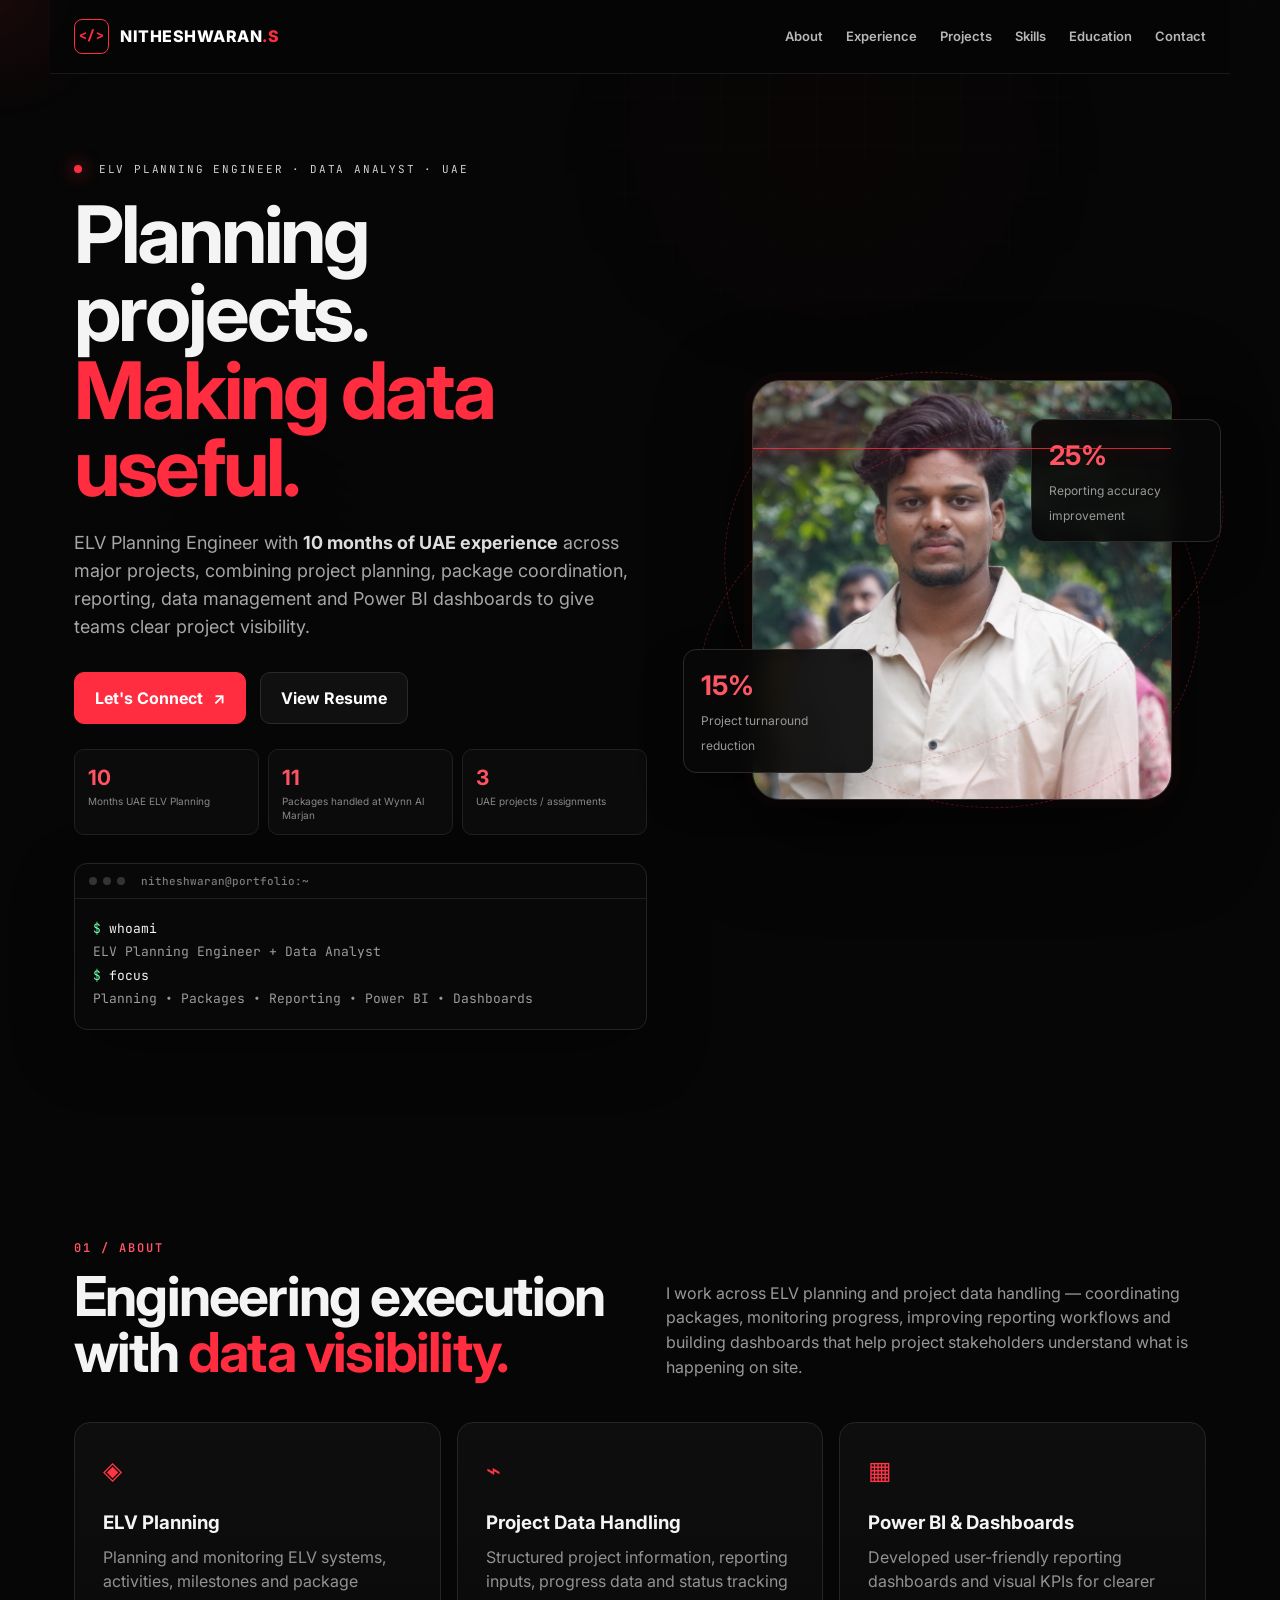
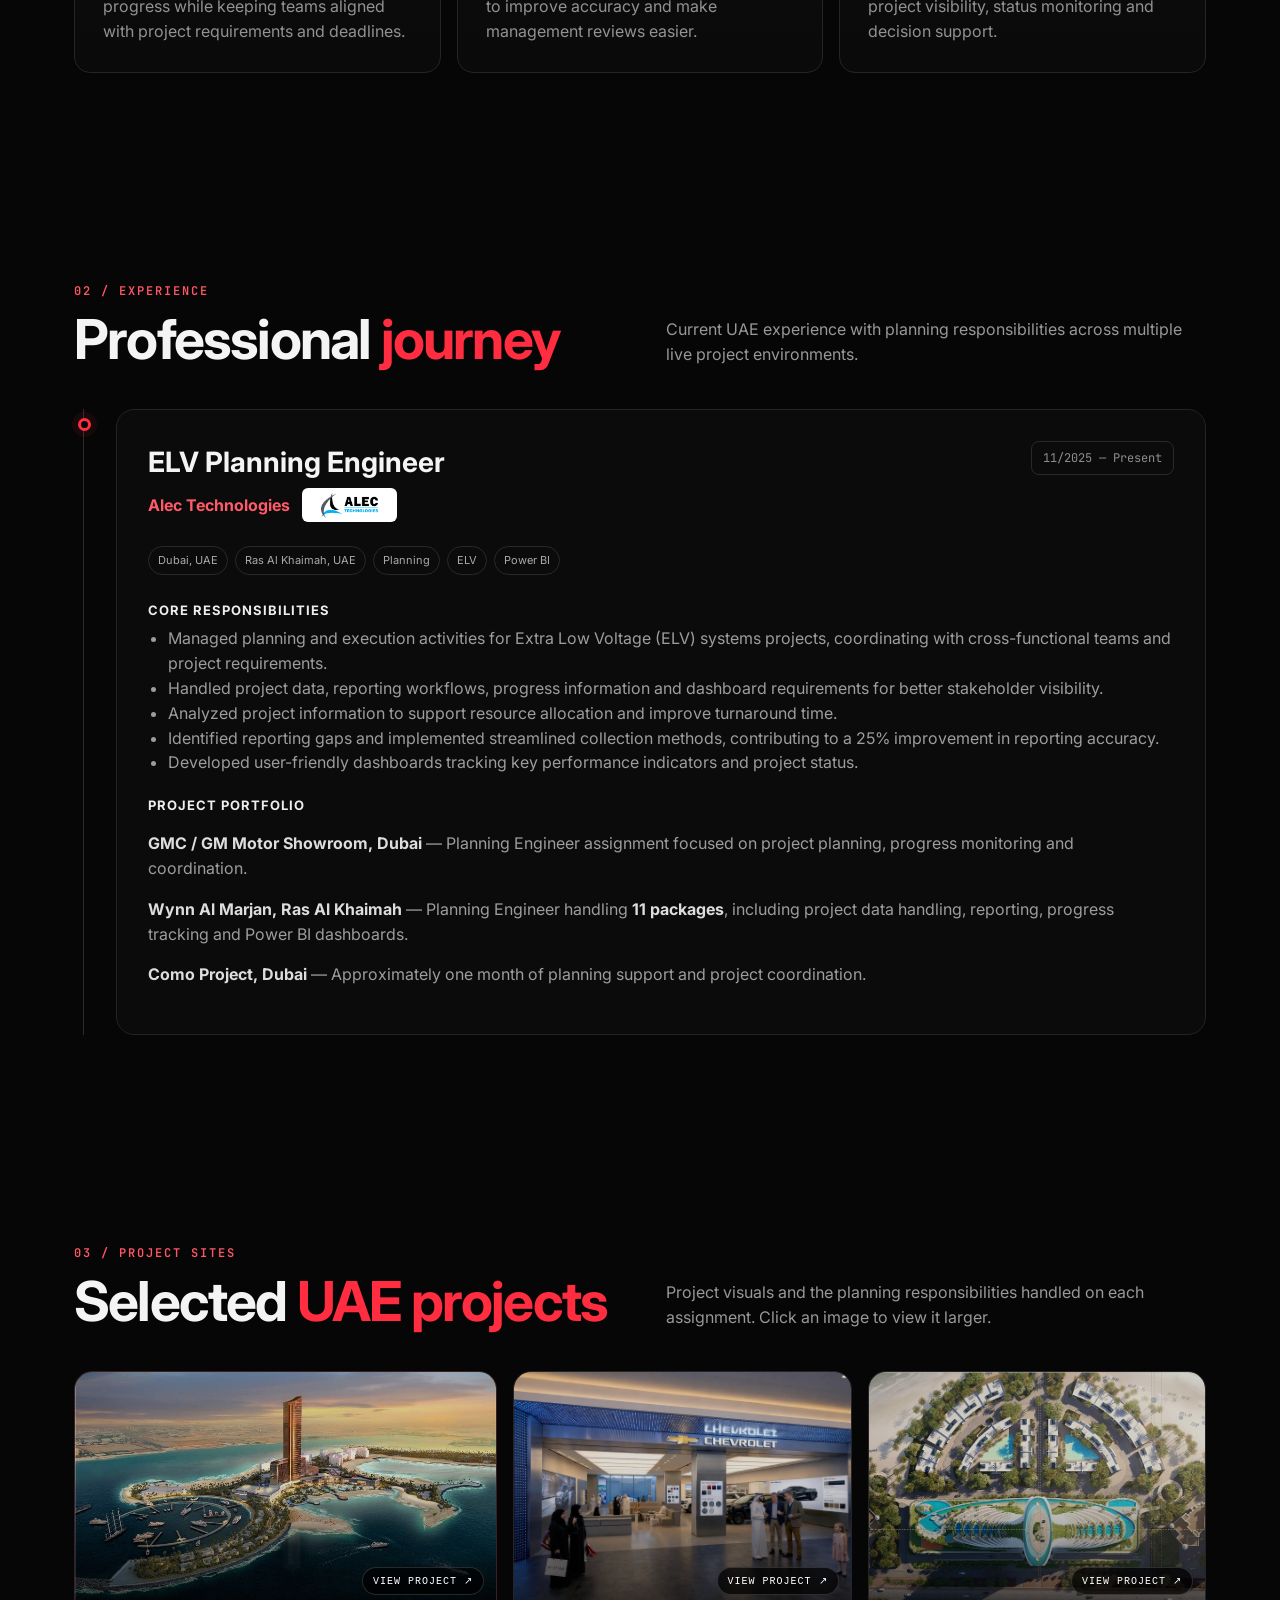
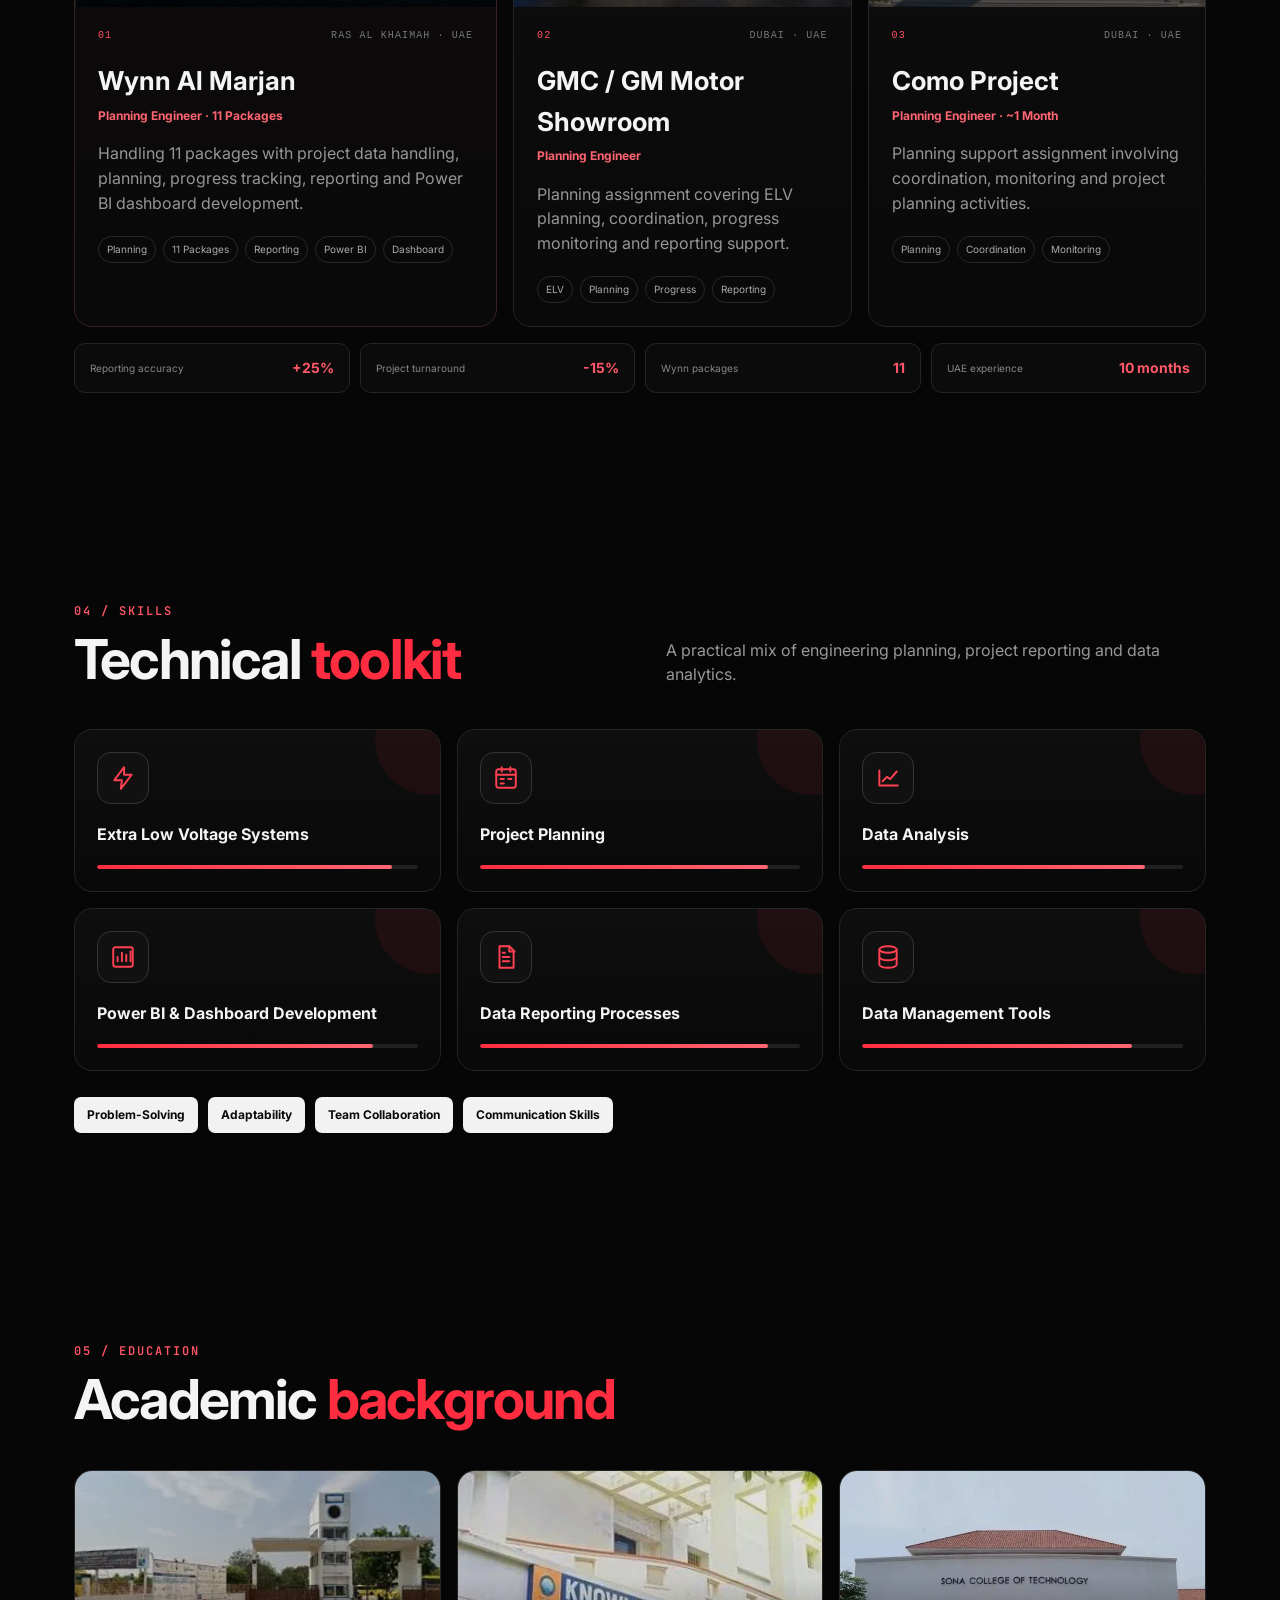
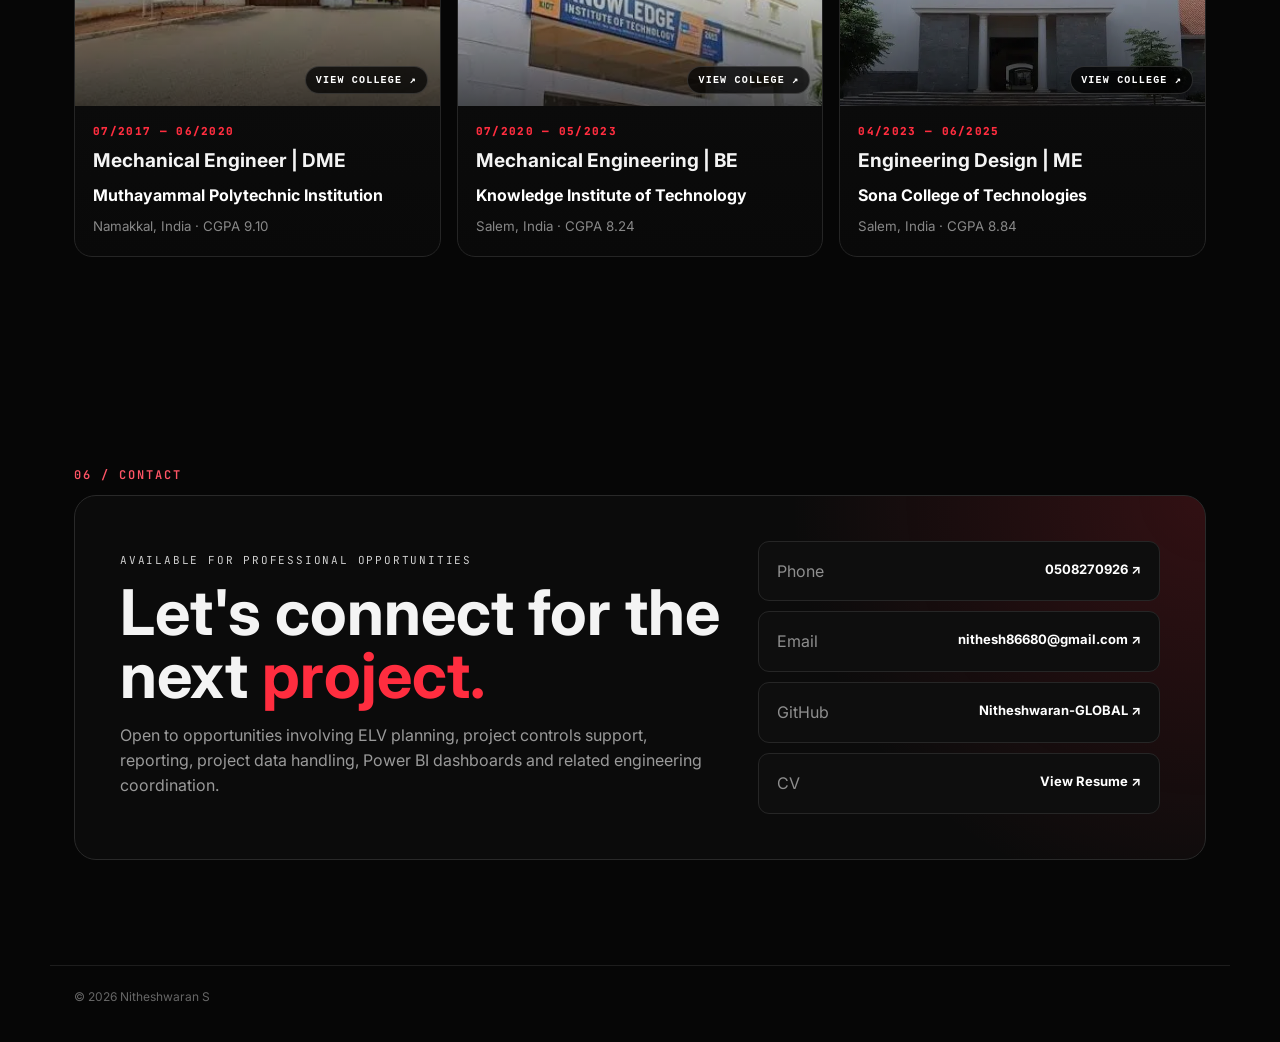
==== commit 6445ba93: "new" ====
--- a/index.html
+++ b/index.html
@@ -209,36 +209,36 @@
 }
 
 
-/* Footer company logo */
-.portfolio-footer{
+
+
+
+/* ALEC Technologies logo beside company name */
+.company-with-logo{
   display:flex;
   align-items:center;
-  justify-content:space-between;
-  gap:24px;
-}
-.alec-footer-logo{
-  display:flex;
+  gap:12px;
+  flex-wrap:wrap;
+}
+.company-with-logo > span:first-child{
+  display:inline-block;
+}
+.company-logo{
+  display:inline-flex;
   align-items:center;
   justify-content:center;
   background:#fff;
-  border-radius:10px;
-  padding:8px 14px;
-  min-width:180px;
-  height:58px;
+  border-radius:6px;
+  padding:4px 8px;
+  height:34px;
+  min-width:95px;
   box-sizing:border-box;
 }
-.alec-footer-logo img{
+.company-logo img{
   display:block;
   width:auto;
-  height:44px;
-  max-width:220px;
+  height:25px;
+  max-width:130px;
   object-fit:contain;
-}
-@media(max-width:600px){
-  .portfolio-footer{
-    flex-direction:column;
-    align-items:flex-start;
-  }
 }
 
 </style>
@@ -348,7 +348,12 @@
             <div class="job-top">
               <div>
                 <h3>ELV Planning Engineer</h3>
-                <p class="company">Alec Technologies</p>
+                <p class="company company-with-logo">
+  <span>Alec Technologies</span>
+  <span class="company-logo" aria-label="ALEC Technologies">
+    <img src="[data-uri]" alt="ALEC Technologies">
+  </span>
+</p>
               </div>
               <span class="date">11/2025 — Present</span>
             </div>
@@ -529,9 +534,6 @@
 
   <footer class="portfolio-footer">
     <span>© 2026 Nitheshwaran S</span>
-    <div class="alec-footer-logo">
-      <img src="[data-uri]